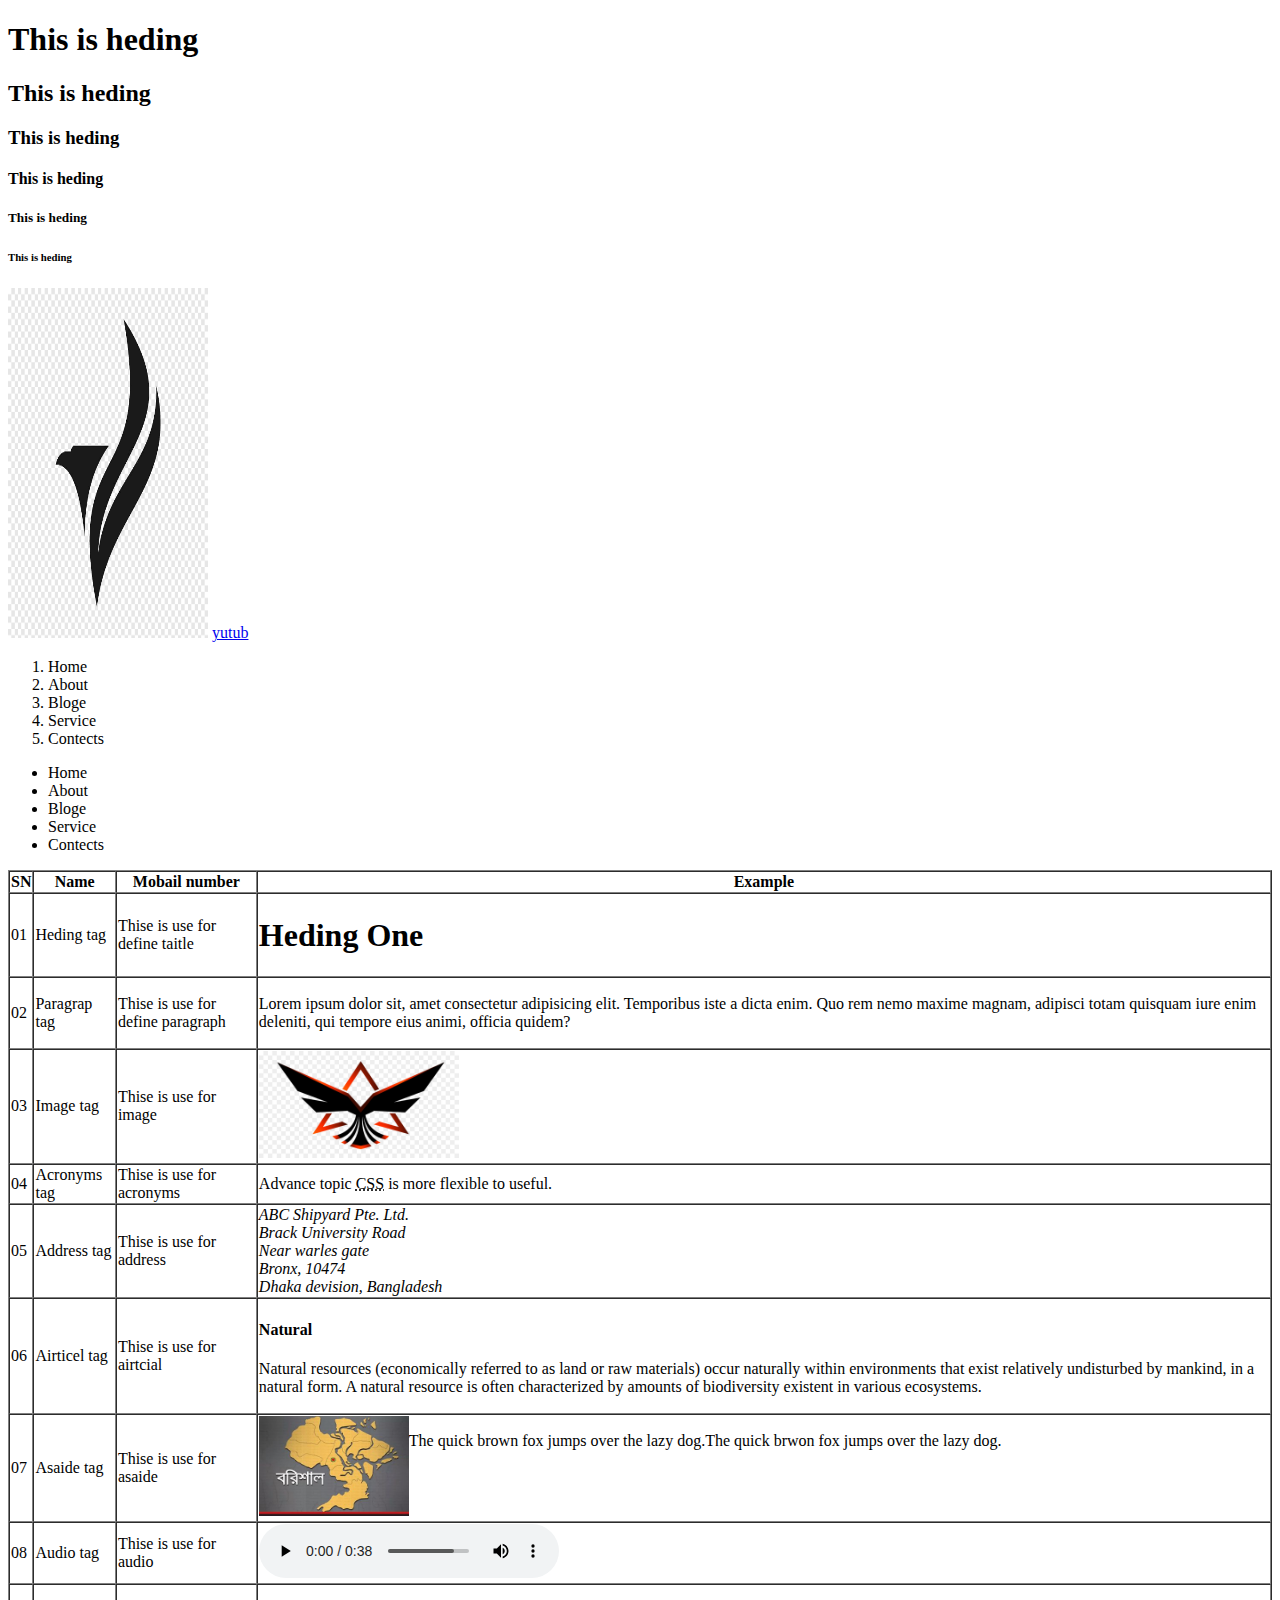
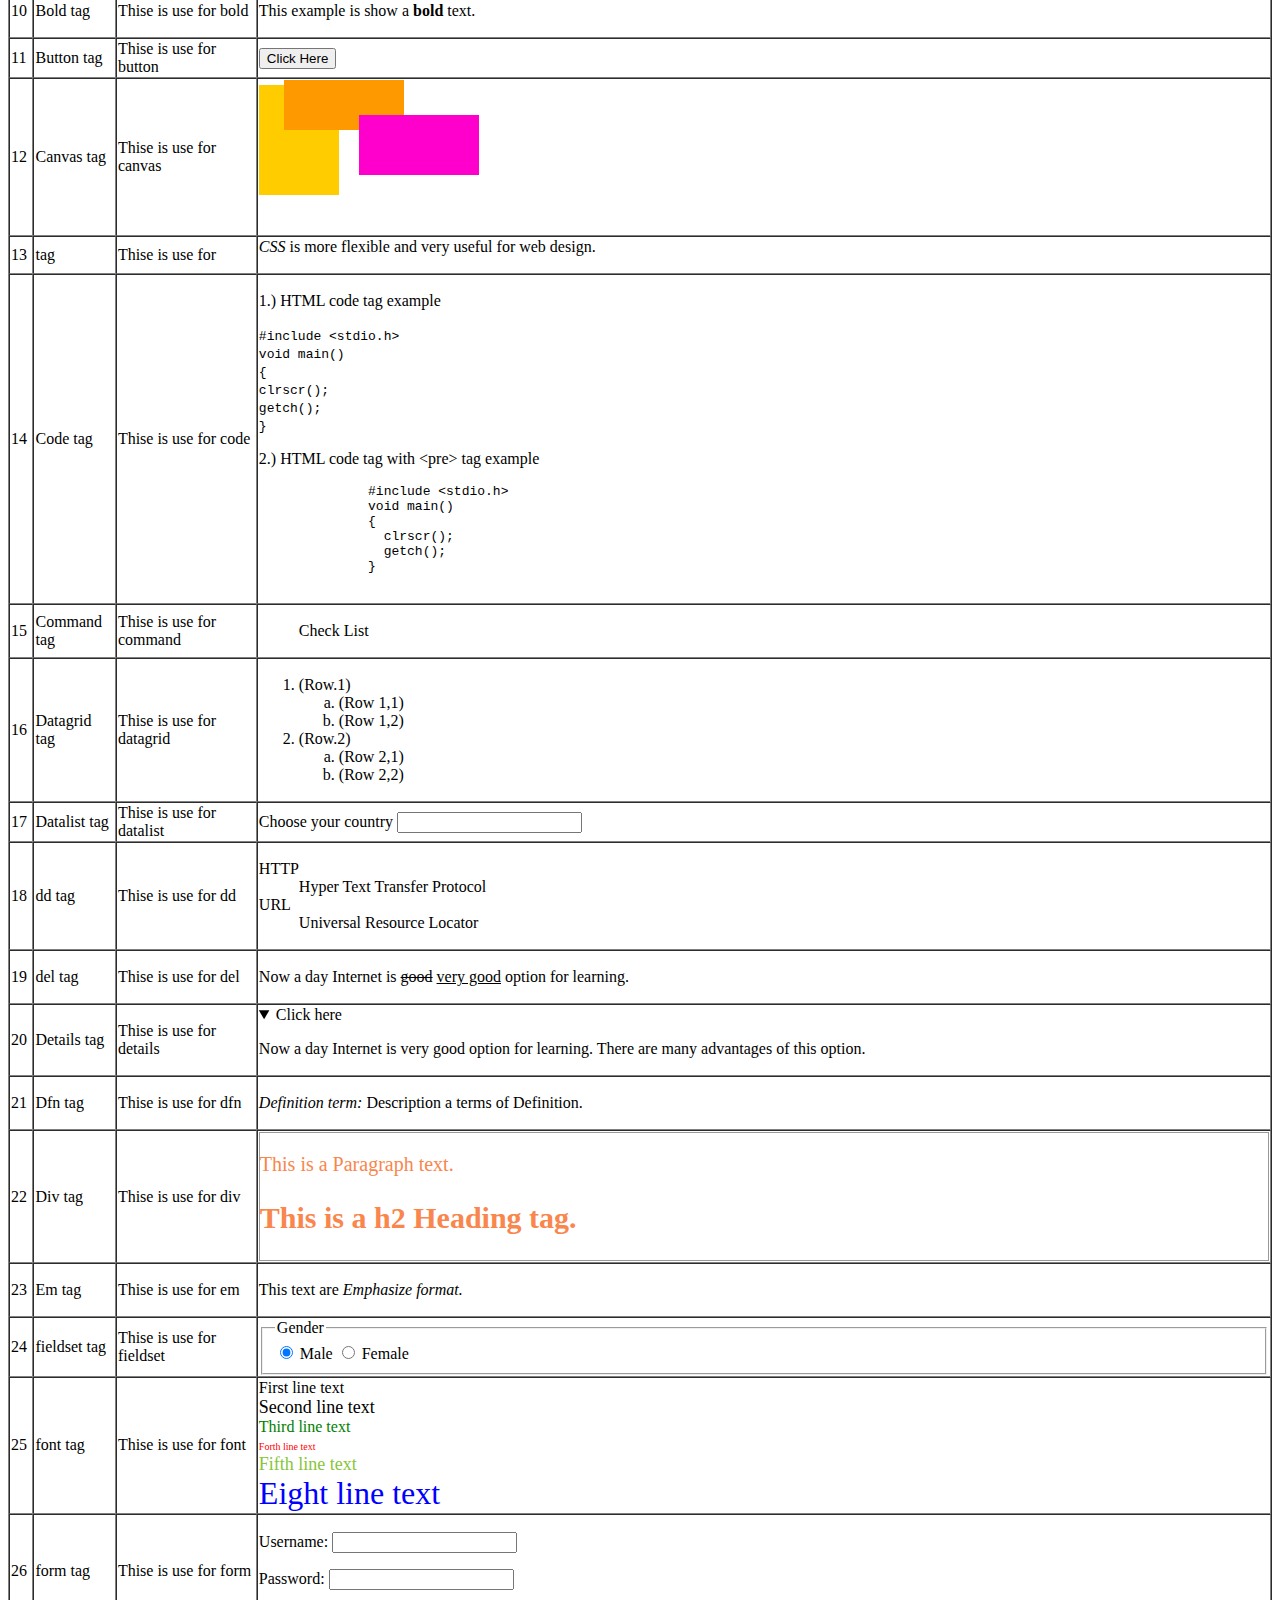
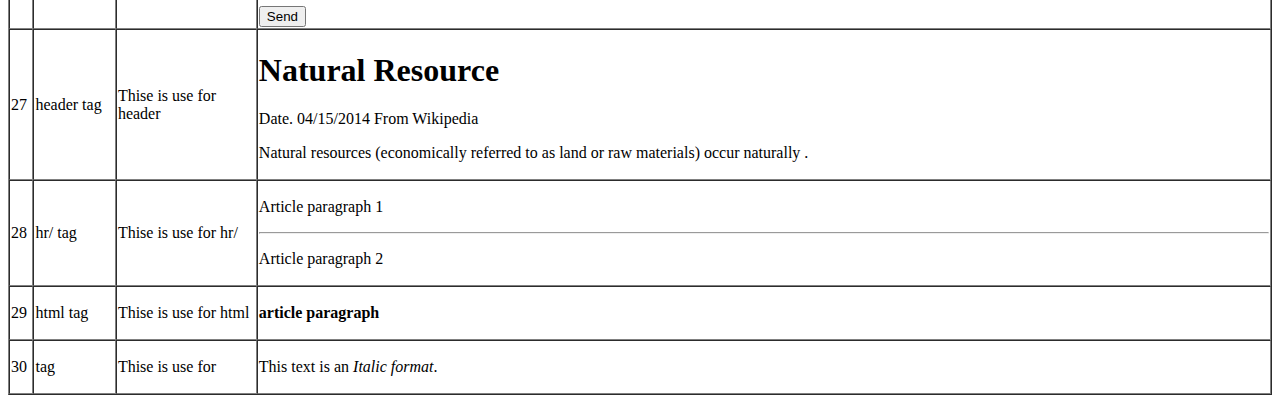
==== index.html @ 28b63f39 "Add files via upload" ====
<!DOCTYPE html>
<html>
    <head>
        <title>secend class</title>
        <link rel="icon" href="imeges/logo.jpg">
        </head>
    
     <body> 
        <h1>This is heding</h1>
        <h2>This is heding</h2>
        <h3>This is heding</h3>
        <h4>This is heding</h4>
        <h5>This is heding</h5>
        <h6>This is heding</h6>
        <!-- <p>Lorem ipsum dolor sit amet consectetur adipisicing elit. Ea rerum inventore dolorem doloribus nihil ut sequi minus fugit in tempore, dolor.</p> -->
        <img src="imeges/logo.png"width="200px"height="350px"alt="logo"> 
        <a href="https://www.youtube.com/"target="-blank">yutub</a>

<ol>
    <li>Home</li>
    <li>About</li>
    <li>Bloge</li>
    <li>Service</li>
    <li>Contects</li>
</ol>
<ul>
    <li>Home</li>
    <li>About</li>
    <li>Bloge</li>
    <li>Service</li>
    <li>Contects</li>
</ul>
<table border="1px"width="100%" cellspacing="0">
    <tr>
        <th>SN</th>
        <th>Name</th>
        <th>Mobail number</th>
        <th>Example</th>
    </tr>
    <tr>
        <td>01</td>
        <td>Heding tag</td>
        <td>Thise is use for define taitle</td>
        <td><h1>Heding One</h1></td>
    </tr>
    <tr>
        <td>02</td>
        <td>Paragrap tag</td>
        <td>Thise is use for define paragraph</td>
        <td><p>Lorem ipsum dolor sit, amet consectetur adipisicing elit. Temporibus iste a dicta enim. Quo rem nemo maxime magnam, adipisci totam quisquam iure enim deleniti, qui tempore eius animi, officia quidem?</p></td>
    </tr>
    <tr>
        <td>03</td>
        <td>Image tag</td>
        <td>Thise is use for image</td>
        <td><img src="imeges/logo.jpg" width="200px"></td>
    </tr>
    <tr>
        <td>04</td>
        <td>Acronyms tag</td>
        <td>Thise is use for acronyms</td>
        <td>Advance topic <abbr title="Cascading Style Sheet">CSS</abbr> is more flexible to useful.</td>
    </tr>
        <td>05</td>
        <td>Address tag</td>
        <td>Thise is use for address</td>
        <td><address>
            ABC Shipyard Pte. Ltd.<br />
            Brack University Road<br />
            Near warles gate<br />
            Bronx, 10474<br />
            Dhaka devision, Bangladesh
          </address></td>
          <tr>
            <td>06</td>
            <td>Airticel tag</td>
            <td>Thise is use for airtcial</td>
            <td><article>
                <h4>Natural</h4>
                <p>Natural resources (economically referred to as land or raw materials) 
                occur naturally within environments that exist relatively undisturbed by 
                mankind, in a natural form. A natural resource is often characterized by 
                amounts of biodiversity existent in various ecosystems.</p>
              </article></td>
        </tr>
            <td>07</td>
            <td>Asaide tag</td>
            <td>Thise is use for asaide</td>
            <td><aside style="float:left;">
                <img src="imeges/src.jpg" height="100" width="150" />
              </aside>
              <p>The quick brown fox jumps over the lazy dog.The quick brwon fox jumps over the lazy dog.</p></td>
        </tr>
        <tr>
            <td>08</td>
            <td>Audio tag</td>
            <td>Thise is use for audio</td>
            <td><audio controls="controls">
                Your browser does not support the &lt;audio&gt; tag. 
                <source src="imeges/adio.clip.mp4" />
              </audio></td>
        </tr>
        <tr>
            <td>10</td>
            <td>Bold tag</td>
            <td>Thise is use for bold</td>
            <td><p>This example is show a <b>bold</b> text.</p></td>
        </tr>
        <tr>
            <td>11</td>
            <td>Button tag</td>
            <td>Thise is use for button</td>
          <td><button type="button">Click Here</button></td> 
        </tr>
        <tr>
            <td>12</td>
            <td>Canvas tag</td>
            <td>Thise is use for canvas</td>
            <td><canvas id="CanvasEx"> </canvas>

                <script type="text/javascript">
                  var canvas=document.getElementById('CanvasEx');
                  var ctx=canvas.getContext('2d');
                  ctx.fillStyle='#FFcc00';
                  ctx.fillRect(0,5,80,110);
                
                  ctx.fillStyle='#FF9900';
                  ctx.fillRect(25,0,120,50);
                
                  ctx.fillStyle='#FF00cc';
                  ctx.fillRect(100,35,120,60);
                </script></td>
        </tr>
        <tr>
            <td>13</td>
            <td>tag</td>
            <td>Thise is use for</td>
            <td><cite title="Cascading Style Sheet"> CSS </cite> is more flexible and very useful for web design.
            </p></td>
        </tr>
        <tr>
            <td>14</td>
            <td>Code tag</td>
            <td>Thise is use for code</td>
            <td> <p>1.) HTML code tag example</p>
                <code>#include &lt;stdio.h&gt; <br />
                  void main() <br />
                  { <br />
                    clrscr(); <br />
                    getch(); <br />
                  } <br />
                </code>
              
                <p>2.) HTML code tag with &lt;pre&gt; tag example</p>
                <code>
              <pre>
              #include &lt;stdio.h&gt;
              void main()
              {
                clrscr();
                getch();
              }
              </pre>
                </code></td>
        </tr>
        <tr>
            <td>15</td>
            <td>Command tag</td>
            <td>Thise is use for command</td>
            <td><menu>
                <command type="checklist" label="Check List">Check List</command>
              </menu></td>
        </tr>
        <tr>
            <td>16</td>
            <td>Datagrid tag</td>
            <td>Thise is use for datagrid</td>
            <td> <datagrid>
                <ol style="list-style-type:decimal;">
                 <li> (Row.1) </li>
                   <ol style="list-style-type:lower-alpha;">
                   <li> (Row 1,1) </li>
                   <li> (Row 1,2) </li>
                   </ol>
                 <li> (Row.2)
                  <ol style="list-style-type:lower-alpha;">
                   <li> (Row 2,1) </li>
                   <li> (Row 2,2) </li>
                  </ol>
                 </li>
                </ol>
               </datagrid></td>
        </tr>
        <tr>
            <td>17</td>
            <td>Datalist tag</td>
            <td>Thise is use for datalist</td>
            <td><label>Choose your country </label>
                <input list="country"/>
                <datalist id="country">
                  <option value="India"/>
                  <option value="Singapore"/>
                  <option value="Japan"/>
                </datalist></td>
        </tr>
        <tr>
            <td>18</td>
            <td> dd tag</td>
            <td>Thise is use for dd</td>
            <td> <dl>
                <dt>HTTP</dt>
                <dd>Hyper Text Transfer Protocol</dd> 
            
                <dt>URL</dt>
                <dd>Universal Resource Locator</dd> 
              </dl></td>
        </tr>
        <tr>
            <td>19</td>
            <td>del tag</td>
            <td>Thise is use for del</td>
            <td><p>Now a day Internet is <del>good</del> <ins>very good</ins> option for learning.</p></td>
        </tr>
        <tr>
            <td>20</td>
            <td>Details tag</td>
            <td>Thise is use for details</td>
            <td><details open="open">
                <summary>Click here</summary>
                <p>Now a day Internet is very good option for learning. There are many advantages of this option.</p>
              </details></td>
        </tr>
        <tr>
            <td>21</td>
            <td> Dfn tag</td>
            <td>Thise is use for dfn</td>
            <td><p>
                <dfn>Definition term:</dfn> Description a terms of Definition.
              </p></td>
        </tr>
        <tr>
            <td>22</td>
            <td>Div tag</td>
            <td>Thise is use for div</td>
            <td><div style="font-size:20px; border: 1px solid #999999; color: #F9864D;">
                <p>This is a Paragraph text.</p>
                <h2>This is a h2 Heading tag.</h2>
              </div></td>
        </tr>
        <tr>
            <td>23</td>
            <td>Em tag</td>
            <td>Thise is use for em</td>
            <td> <p>This text are <em>Emphasize format.</em></p></td>
        </tr>
        <tr>
            <td>24</td>
            <td>fieldset tag</td>
            <td>Thise is use for fieldset</td>
            <td><fieldset>
                <legend>Gender</legend>
            
                <input type="radio" name="gender" id="male" value="male" checked="checked"/>
                <label for="male">Male</label>
            
                <input type="radio" name="gender" id="female" value="female"/>
                <label for="female">Female</label>
            
              </fieldset></td>    
        </tr>
        <tr>
            <td>25</td>
            <td>font tag</td>
            <td>Thise is use for font</td>
            <td><font face="verdana">First line text</font> <br />
                <font size="4">Second line text</font> <br />
                <font color="green">Third line text</font> <br />
              
                <font face="verdana" size="1" color="red">Forth line text</font> <br />
                <font face="Comic sans MS" size="4" color="#88c53a">Fifth line text</font> <br />
                <font face="Times New Roman" size="6" color="blue">Eight line text</font> <br /></td>
        </tr>
        <tr>
            <td>26</td>
            <td>form tag</td>
            <td>Thise is use for form</td>
            <td><form action="form_tag_get.php" method="post">
                <p>Username: <input type="text" name="username"/></p>
                <p>Password: <input type="password" name="password"/></p>
                <input type="submit" value="Send" />
              </form></td>
        </tr>
        <tr>
            <td>27</td>
            <td>header tag</td>
            <td>Thise is use for header</td>
            <td><article>
                <header>
                  <h1>Natural Resource</h1>
                  <p>Date. 04/15/2014 From Wikipedia</p>
                </header>
                <p>Natural resources (economically referred to as land or raw materials) occur naturally .</p></td>
        </tr>
        <tr>
            <td>28</td>
            <td>hr/ tag</td>
            <td>Thise is use for hr/</td>
            <td><p>Article paragraph 1</p>
                <hr />
                <p>Article paragraph 2</p></td>
        </tr>
        <tr>
            <td>29</td>
            <td>html tag</td>
            <td>Thise is use for html</td>
            <td> <p><b>article paragraph</b></p></td>
        </tr>
        <tr>
            <td>30</td>
            <td>tag</td>
            <td>Thise is use for</td>
            <td> <p>This text is an <i>Italic format</i>.</p></td>
        </tr>
    </tr>
</table>
     </body>   
 </html>
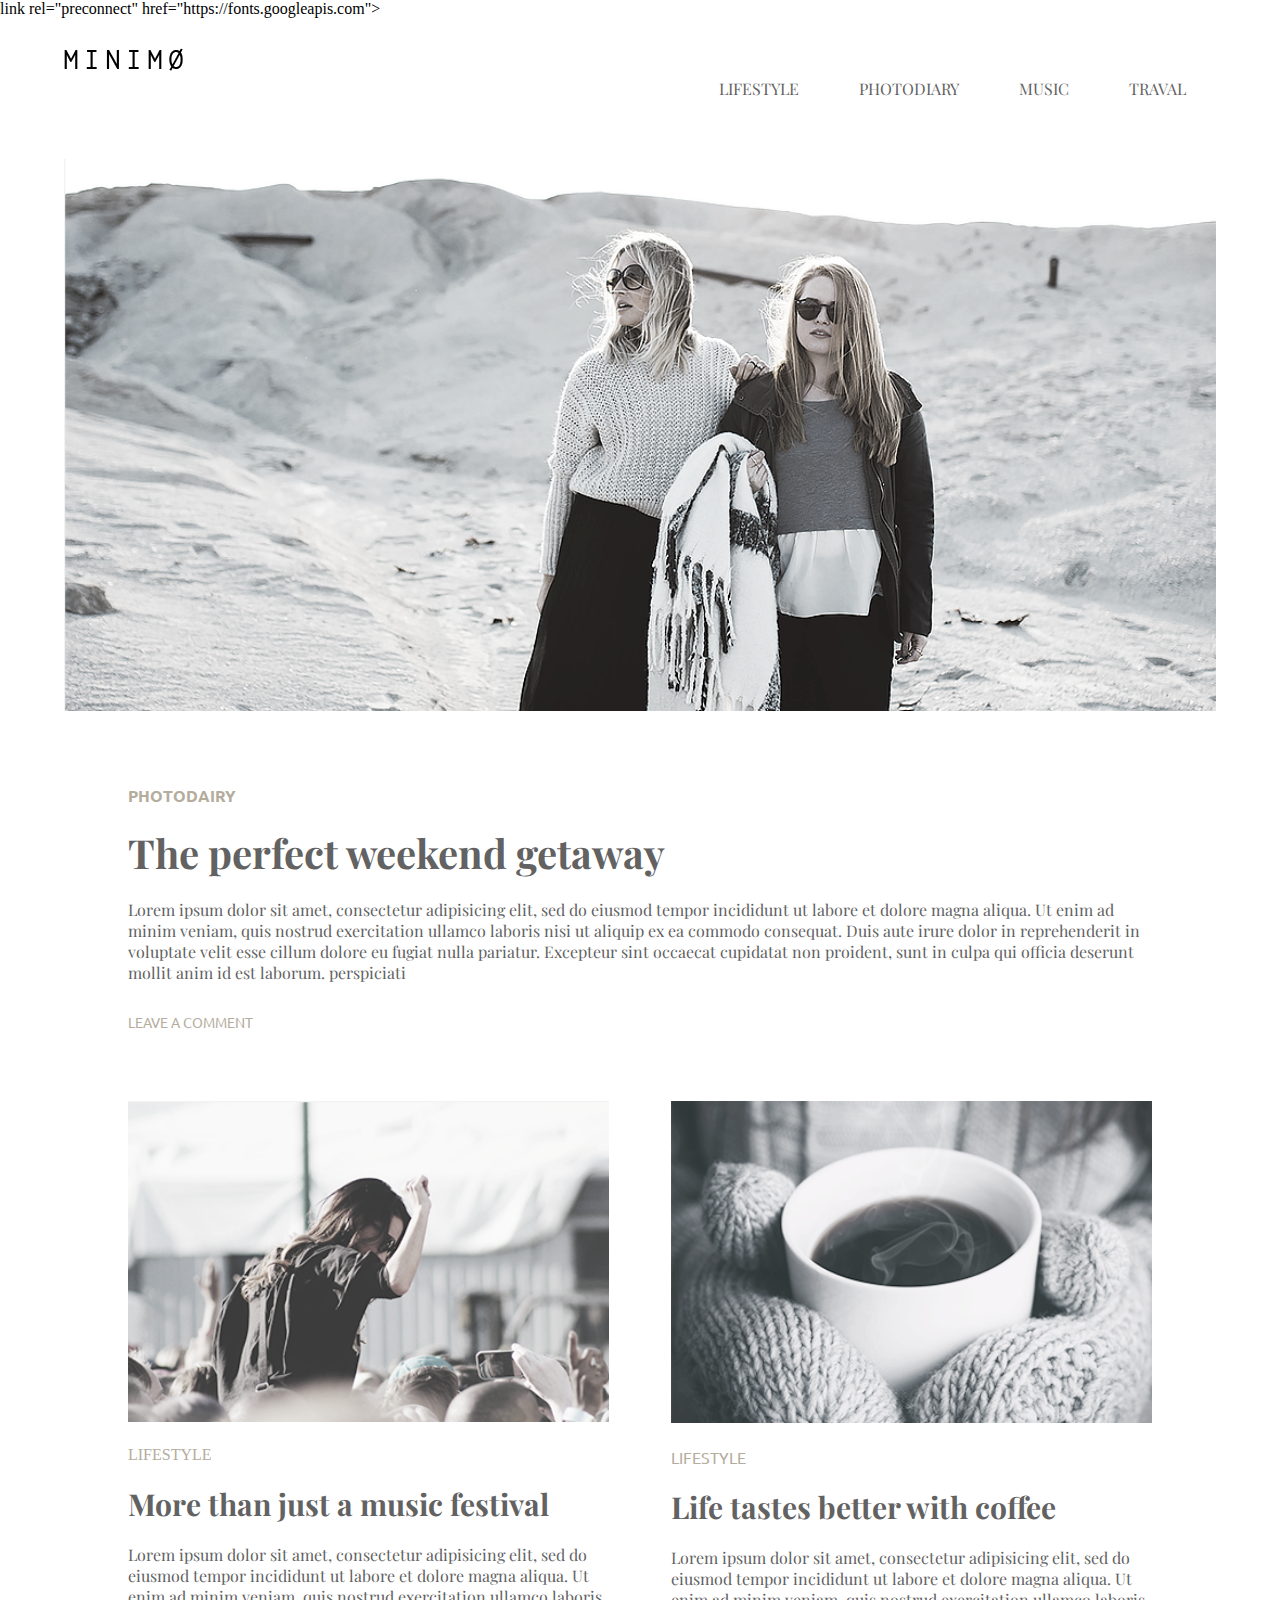
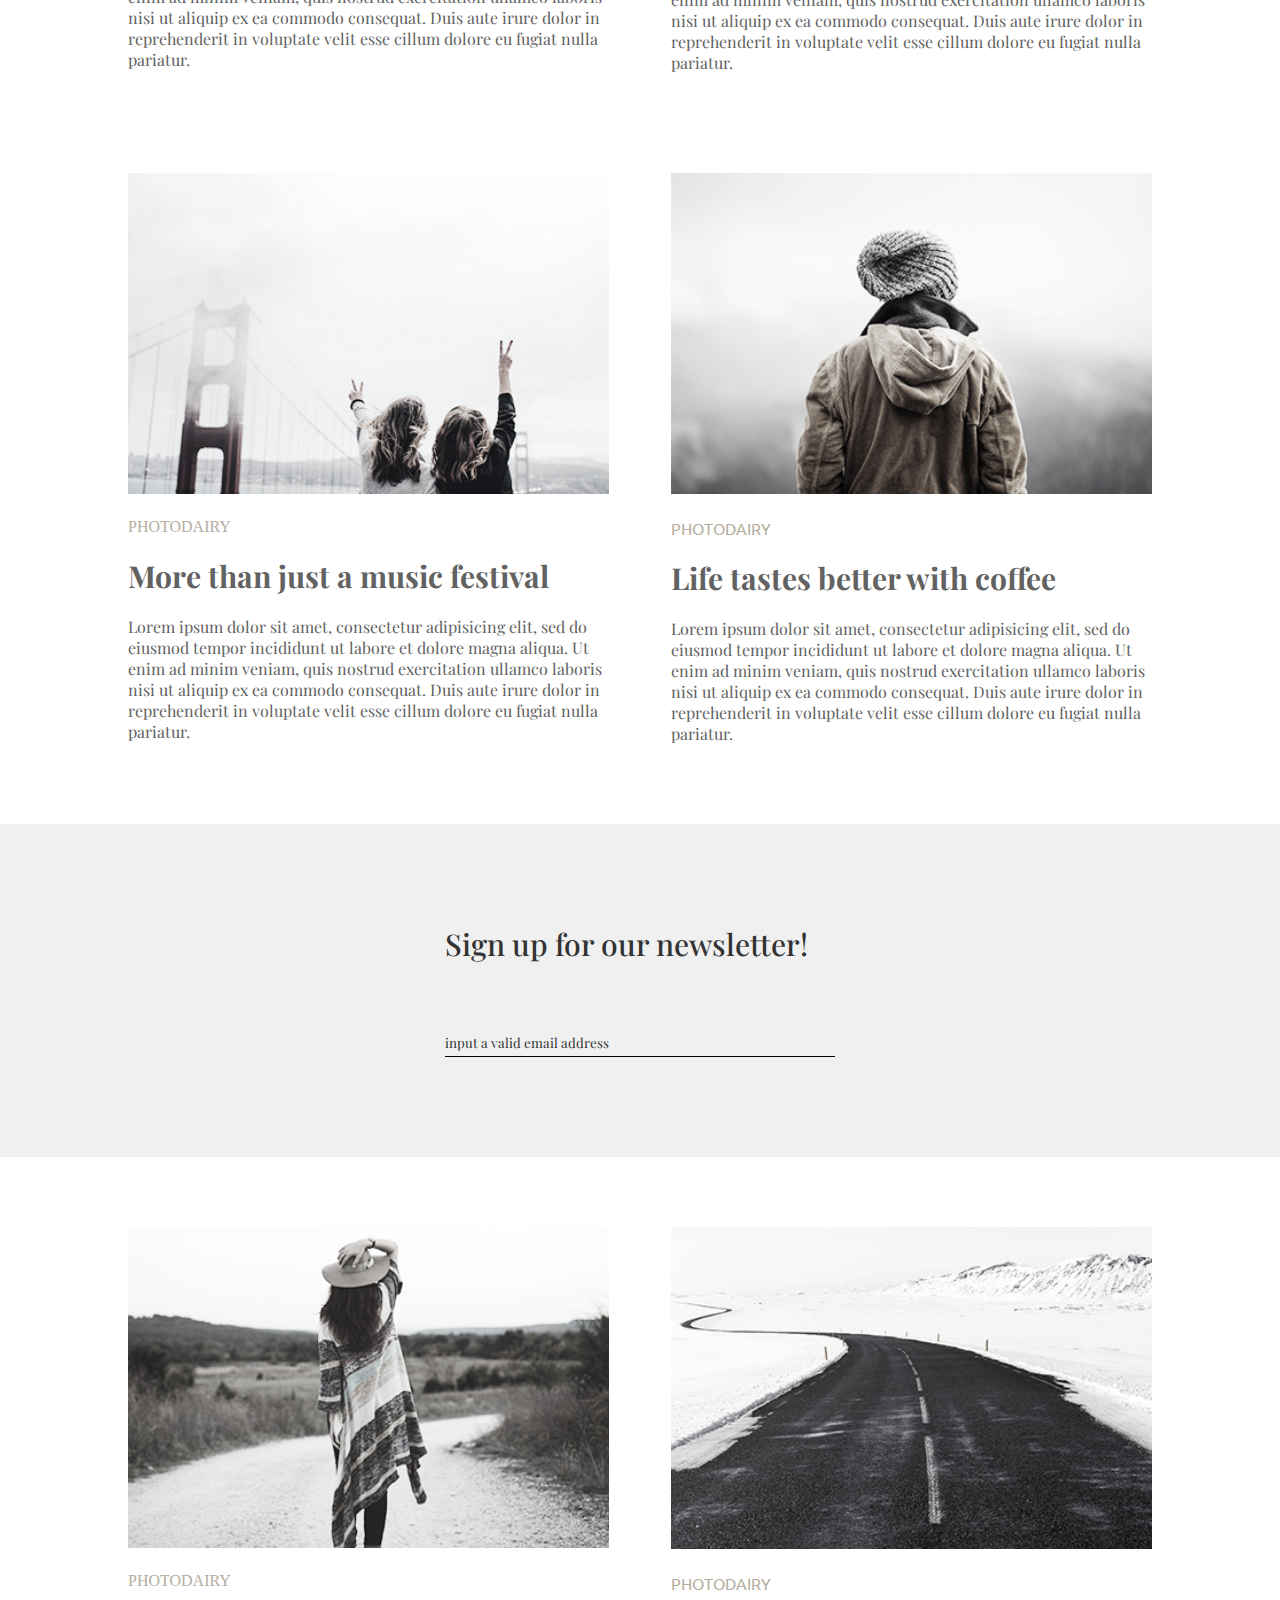
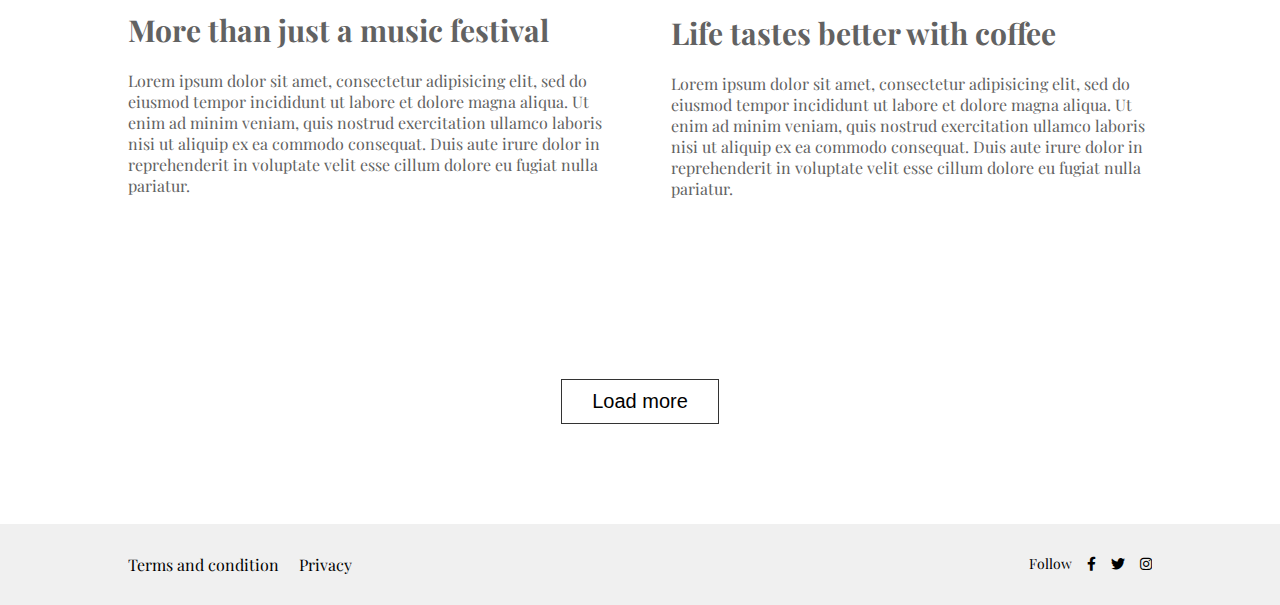
==== commit a1128b2b: "Add files via upload" ====
--- a/index.html
+++ b/index.html
@@ -1,330 +1,151 @@
 <!DOCTYPE html>
-<html>
-    <head>
-        <title>secend class</title>
-        <link rel="icon" href="imeges/logo.jpg">
-        </head>
+<html lang="en">
+<head>
+    <meta charset="UTF-8">
+    <meta http-equiv="X-UA-Compatible" content="IE=edge">
+    <meta name="viewport" content="width=device-width, initial-scale=1.0">
+    <title>margin pading</title>
+    <link rel="preconnect" href="https://fonts.googleapis.com">
+    <link rel="preconnect" href="https://fonts.gstatic.com" crossorigin>
+     <link href="https://fonts.googleapis.com/css2?family=Playfair+Display:wght@400;500;600;700;800;900&display=swap" rel="stylesheet">
+     link rel="preconnect" href="https://fonts.googleapis.com">
+     <link rel="preconnect" href="https://fonts.gstatic.com" crossorigin>
+     <link href="https://fonts.googleapis.com/css2?family=Ubuntu:wght@300;400;500;700&display=swap" rel="stylesheet">
+     <link rel="stylesheet" href="css/all.min.css">
+    <link rel="stylesheet" href="css/style.css">
+</head>
+  <body>
+
+
+    <header>
+        <div class="logo">
+            <img src="imeges/logo.png" alt="">
+        </div>
+        <nav>
+            <ul>
+                <li>
+                    <a href="">lifestyle</a>
+                </li>
+                <li>
+                    <a href="">photodiary</a>
+                </li>
+                <li>
+                    <a href="">music</a>
+                </li>
+                <li>
+                    <a href="">traval</a>
+                </li>
+            </ul>
+        </nav>
+    </header>
+    <section class="banner">
+        <img src="imeges/img01.png" alt="">
+    </section>
+    <section class="photodairy">
+        <h5>photodairy</h5>
+        <h1> The perfect weekend getaway</h1>
+        <p>Lorem ipsum dolor sit amet, consectetur adipisicing elit, sed do eiusmod tempor incididunt ut labore et dolore magna aliqua. Ut enim ad minim veniam, quis nostrud exercitation ullamco laboris nisi ut aliquip ex ea commodo consequat. Duis aute irure dolor in reprehenderit in voluptate velit esse cillum dolore eu fugiat nulla pariatur. Excepteur sint occaecat cupidatat non proident, sunt in culpa qui officia deserunt mollit anim id est laborum. perspiciati</p>
+        <h6>Leave a comment</h6>
+    </section>
+
+
+    <section class="lifestyle">
+        <div class="lifestyle_one">
+            <img src="imeges/img02.png" alt="">
+            <h5>lifestyle</h5>
+            <h1>More than just a music festival </h1>
+            <p>Lorem ipsum dolor sit amet, consectetur adipisicing elit, sed do eiusmod tempor incididunt ut labore et dolore magna aliqua. Ut enim ad minim veniam, quis nostrud exercitation ullamco laboris nisi ut aliquip ex ea commodo consequat. Duis aute irure dolor in reprehenderit in voluptate velit esse cillum dolore eu fugiat nulla pariatur.</p>
+        </div>
+
+        <div class="lifestyle_two">
+            <img src="imeges/img03.png" alt="">
+            <h5>lifestyle</h5>
+            <h1>Life tastes better with coffee </h1>
+            <p>Lorem ipsum dolor sit amet, consectetur adipisicing elit, sed do eiusmod tempor incididunt ut labore et dolore magna aliqua. Ut enim ad minim veniam, quis nostrud exercitation ullamco laboris nisi ut aliquip ex ea commodo consequat. Duis aute irure dolor in reprehenderit in voluptate velit esse cillum dolore eu fugiat nulla pariatur.</p>
+        </div>
+            
+    </section>
+
+    <section class="lifestyle">
+        <div class="lifestyle_one">
+            <img src="imeges/img04.png" alt="">
+            <h5>photodairy</h5>
+            <h1>More than just a music festival </h1>
+            <p>Lorem ipsum dolor sit amet, consectetur adipisicing elit, sed do eiusmod tempor incididunt ut labore et dolore magna aliqua. Ut enim ad minim veniam, quis nostrud exercitation ullamco laboris nisi ut aliquip ex ea commodo consequat. Duis aute irure dolor in reprehenderit in voluptate velit esse cillum dolore eu fugiat nulla pariatur.</p>
+        </div>
+
+        <div class="lifestyle_two">
+            <img src="imeges/img05.png" alt="">
+            <h5>photodairy</h5>
+            <h1>Life tastes better with coffee </h1>
+            <p>Lorem ipsum dolor sit amet, consectetur adipisicing elit, sed do eiusmod tempor incididunt ut labore et dolore magna aliqua. Ut enim ad minim veniam, quis nostrud exercitation ullamco laboris nisi ut aliquip ex ea commodo consequat. Duis aute irure dolor in reprehenderit in voluptate velit esse cillum dolore eu fugiat nulla pariatur.</p>
+        </div>
+            
+    </section>
+
+    <section class="sigup">
+        <div class="newsletter">
+            <h1>Sign up for our newsletter!</h1>
+            <input type="email" placeholder="input a valid email address">
+        </div>
+    </section>
+
     
-     <body> 
-        <h1>This is heding</h1>
-        <h2>This is heding</h2>
-        <h3>This is heding</h3>
-        <h4>This is heding</h4>
-        <h5>This is heding</h5>
-        <h6>This is heding</h6>
-        <!-- <p>Lorem ipsum dolor sit amet consectetur adipisicing elit. Ea rerum inventore dolorem doloribus nihil ut sequi minus fugit in tempore, dolor.</p> -->
-        <img src="imeges/logo.png"width="200px"height="350px"alt="logo"> 
-        <a href="https://www.youtube.com/"target="-blank">yutub</a>
+    <section class="lifestyle">
+        <div class="lifestyle_one">
+            <img src="imeges/img06.png" alt="">
+            <h5>photodairy</h5>
+            <h1>More than just a music festival </h1>
+            <p>Lorem ipsum dolor sit amet, consectetur adipisicing elit, sed do eiusmod tempor incididunt ut labore et dolore magna aliqua. Ut enim ad minim veniam, quis nostrud exercitation ullamco laboris nisi ut aliquip ex ea commodo consequat. Duis aute irure dolor in reprehenderit in voluptate velit esse cillum dolore eu fugiat nulla pariatur.</p>
+        </div>
 
-<ol>
-    <li>Home</li>
-    <li>About</li>
-    <li>Bloge</li>
-    <li>Service</li>
-    <li>Contects</li>
-</ol>
-<ul>
-    <li>Home</li>
-    <li>About</li>
-    <li>Bloge</li>
-    <li>Service</li>
-    <li>Contects</li>
-</ul>
-<table border="1px"width="100%" cellspacing="0">
-    <tr>
-        <th>SN</th>
-        <th>Name</th>
-        <th>Mobail number</th>
-        <th>Example</th>
-    </tr>
-    <tr>
-        <td>01</td>
-        <td>Heding tag</td>
-        <td>Thise is use for define taitle</td>
-        <td><h1>Heding One</h1></td>
-    </tr>
-    <tr>
-        <td>02</td>
-        <td>Paragrap tag</td>
-        <td>Thise is use for define paragraph</td>
-        <td><p>Lorem ipsum dolor sit, amet consectetur adipisicing elit. Temporibus iste a dicta enim. Quo rem nemo maxime magnam, adipisci totam quisquam iure enim deleniti, qui tempore eius animi, officia quidem?</p></td>
-    </tr>
-    <tr>
-        <td>03</td>
-        <td>Image tag</td>
-        <td>Thise is use for image</td>
-        <td><img src="imeges/logo.jpg" width="200px"></td>
-    </tr>
-    <tr>
-        <td>04</td>
-        <td>Acronyms tag</td>
-        <td>Thise is use for acronyms</td>
-        <td>Advance topic <abbr title="Cascading Style Sheet">CSS</abbr> is more flexible to useful.</td>
-    </tr>
-        <td>05</td>
-        <td>Address tag</td>
-        <td>Thise is use for address</td>
-        <td><address>
-            ABC Shipyard Pte. Ltd.<br />
-            Brack University Road<br />
-            Near warles gate<br />
-            Bronx, 10474<br />
-            Dhaka devision, Bangladesh
-          </address></td>
-          <tr>
-            <td>06</td>
-            <td>Airticel tag</td>
-            <td>Thise is use for airtcial</td>
-            <td><article>
-                <h4>Natural</h4>
-                <p>Natural resources (economically referred to as land or raw materials) 
-                occur naturally within environments that exist relatively undisturbed by 
-                mankind, in a natural form. A natural resource is often characterized by 
-                amounts of biodiversity existent in various ecosystems.</p>
-              </article></td>
-        </tr>
-            <td>07</td>
-            <td>Asaide tag</td>
-            <td>Thise is use for asaide</td>
-            <td><aside style="float:left;">
-                <img src="imeges/src.jpg" height="100" width="150" />
-              </aside>
-              <p>The quick brown fox jumps over the lazy dog.The quick brwon fox jumps over the lazy dog.</p></td>
-        </tr>
-        <tr>
-            <td>08</td>
-            <td>Audio tag</td>
-            <td>Thise is use for audio</td>
-            <td><audio controls="controls">
-                Your browser does not support the &lt;audio&gt; tag. 
-                <source src="imeges/adio.clip.mp4" />
-              </audio></td>
-        </tr>
-        <tr>
-            <td>10</td>
-            <td>Bold tag</td>
-            <td>Thise is use for bold</td>
-            <td><p>This example is show a <b>bold</b> text.</p></td>
-        </tr>
-        <tr>
-            <td>11</td>
-            <td>Button tag</td>
-            <td>Thise is use for button</td>
-          <td><button type="button">Click Here</button></td> 
-        </tr>
-        <tr>
-            <td>12</td>
-            <td>Canvas tag</td>
-            <td>Thise is use for canvas</td>
-            <td><canvas id="CanvasEx"> </canvas>
+        <div class="lifestyle_two">
+            <img src="imeges/img07.png" alt="">
+            <h5>photodairy</h5>
+            <h1>Life tastes better with coffee </h1>
+            <p>Lorem ipsum dolor sit amet, consectetur adipisicing elit, sed do eiusmod tempor incididunt ut labore et dolore magna aliqua. Ut enim ad minim veniam, quis nostrud exercitation ullamco laboris nisi ut aliquip ex ea commodo consequat. Duis aute irure dolor in reprehenderit in voluptate velit esse cillum dolore eu fugiat nulla pariatur.</p>
+        </div>
+            
+    </section>
 
-                <script type="text/javascript">
-                  var canvas=document.getElementById('CanvasEx');
-                  var ctx=canvas.getContext('2d');
-                  ctx.fillStyle='#FFcc00';
-                  ctx.fillRect(0,5,80,110);
-                
-                  ctx.fillStyle='#FF9900';
-                  ctx.fillRect(25,0,120,50);
-                
-                  ctx.fillStyle='#FF00cc';
-                  ctx.fillRect(100,35,120,60);
-                </script></td>
-        </tr>
-        <tr>
-            <td>13</td>
-            <td>tag</td>
-            <td>Thise is use for</td>
-            <td><cite title="Cascading Style Sheet"> CSS </cite> is more flexible and very useful for web design.
-            </p></td>
-        </tr>
-        <tr>
-            <td>14</td>
-            <td>Code tag</td>
-            <td>Thise is use for code</td>
-            <td> <p>1.) HTML code tag example</p>
-                <code>#include &lt;stdio.h&gt; <br />
-                  void main() <br />
-                  { <br />
-                    clrscr(); <br />
-                    getch(); <br />
-                  } <br />
-                </code>
-              
-                <p>2.) HTML code tag with &lt;pre&gt; tag example</p>
-                <code>
-              <pre>
-              #include &lt;stdio.h&gt;
-              void main()
-              {
-                clrscr();
-                getch();
-              }
-              </pre>
-                </code></td>
-        </tr>
-        <tr>
-            <td>15</td>
-            <td>Command tag</td>
-            <td>Thise is use for command</td>
-            <td><menu>
-                <command type="checklist" label="Check List">Check List</command>
-              </menu></td>
-        </tr>
-        <tr>
-            <td>16</td>
-            <td>Datagrid tag</td>
-            <td>Thise is use for datagrid</td>
-            <td> <datagrid>
-                <ol style="list-style-type:decimal;">
-                 <li> (Row.1) </li>
-                   <ol style="list-style-type:lower-alpha;">
-                   <li> (Row 1,1) </li>
-                   <li> (Row 1,2) </li>
-                   </ol>
-                 <li> (Row.2)
-                  <ol style="list-style-type:lower-alpha;">
-                   <li> (Row 2,1) </li>
-                   <li> (Row 2,2) </li>
-                  </ol>
-                 </li>
-                </ol>
-               </datagrid></td>
-        </tr>
-        <tr>
-            <td>17</td>
-            <td>Datalist tag</td>
-            <td>Thise is use for datalist</td>
-            <td><label>Choose your country </label>
-                <input list="country"/>
-                <datalist id="country">
-                  <option value="India"/>
-                  <option value="Singapore"/>
-                  <option value="Japan"/>
-                </datalist></td>
-        </tr>
-        <tr>
-            <td>18</td>
-            <td> dd tag</td>
-            <td>Thise is use for dd</td>
-            <td> <dl>
-                <dt>HTTP</dt>
-                <dd>Hyper Text Transfer Protocol</dd> 
-            
-                <dt>URL</dt>
-                <dd>Universal Resource Locator</dd> 
-              </dl></td>
-        </tr>
-        <tr>
-            <td>19</td>
-            <td>del tag</td>
-            <td>Thise is use for del</td>
-            <td><p>Now a day Internet is <del>good</del> <ins>very good</ins> option for learning.</p></td>
-        </tr>
-        <tr>
-            <td>20</td>
-            <td>Details tag</td>
-            <td>Thise is use for details</td>
-            <td><details open="open">
-                <summary>Click here</summary>
-                <p>Now a day Internet is very good option for learning. There are many advantages of this option.</p>
-              </details></td>
-        </tr>
-        <tr>
-            <td>21</td>
-            <td> Dfn tag</td>
-            <td>Thise is use for dfn</td>
-            <td><p>
-                <dfn>Definition term:</dfn> Description a terms of Definition.
-              </p></td>
-        </tr>
-        <tr>
-            <td>22</td>
-            <td>Div tag</td>
-            <td>Thise is use for div</td>
-            <td><div style="font-size:20px; border: 1px solid #999999; color: #F9864D;">
-                <p>This is a Paragraph text.</p>
-                <h2>This is a h2 Heading tag.</h2>
-              </div></td>
-        </tr>
-        <tr>
-            <td>23</td>
-            <td>Em tag</td>
-            <td>Thise is use for em</td>
-            <td> <p>This text are <em>Emphasize format.</em></p></td>
-        </tr>
-        <tr>
-            <td>24</td>
-            <td>fieldset tag</td>
-            <td>Thise is use for fieldset</td>
-            <td><fieldset>
-                <legend>Gender</legend>
-            
-                <input type="radio" name="gender" id="male" value="male" checked="checked"/>
-                <label for="male">Male</label>
-            
-                <input type="radio" name="gender" id="female" value="female"/>
-                <label for="female">Female</label>
-            
-              </fieldset></td>    
-        </tr>
-        <tr>
-            <td>25</td>
-            <td>font tag</td>
-            <td>Thise is use for font</td>
-            <td><font face="verdana">First line text</font> <br />
-                <font size="4">Second line text</font> <br />
-                <font color="green">Third line text</font> <br />
-              
-                <font face="verdana" size="1" color="red">Forth line text</font> <br />
-                <font face="Comic sans MS" size="4" color="#88c53a">Fifth line text</font> <br />
-                <font face="Times New Roman" size="6" color="blue">Eight line text</font> <br /></td>
-        </tr>
-        <tr>
-            <td>26</td>
-            <td>form tag</td>
-            <td>Thise is use for form</td>
-            <td><form action="form_tag_get.php" method="post">
-                <p>Username: <input type="text" name="username"/></p>
-                <p>Password: <input type="password" name="password"/></p>
-                <input type="submit" value="Send" />
-              </form></td>
-        </tr>
-        <tr>
-            <td>27</td>
-            <td>header tag</td>
-            <td>Thise is use for header</td>
-            <td><article>
-                <header>
-                  <h1>Natural Resource</h1>
-                  <p>Date. 04/15/2014 From Wikipedia</p>
-                </header>
-                <p>Natural resources (economically referred to as land or raw materials) occur naturally .</p></td>
-        </tr>
-        <tr>
-            <td>28</td>
-            <td>hr/ tag</td>
-            <td>Thise is use for hr/</td>
-            <td><p>Article paragraph 1</p>
-                <hr />
-                <p>Article paragraph 2</p></td>
-        </tr>
-        <tr>
-            <td>29</td>
-            <td>html tag</td>
-            <td>Thise is use for html</td>
-            <td> <p><b>article paragraph</b></p></td>
-        </tr>
-        <tr>
-            <td>30</td>
-            <td>tag</td>
-            <td>Thise is use for</td>
-            <td> <p>This text is an <i>Italic format</i>.</p></td>
-        </tr>
-    </tr>
-</table>
-     </body>   
- </html>
+    <section class="btn">
+        <button>Load more</button>
+    </section>
 
- 
+    <footer>
+        <div class="footer_center">
+        <div class="terms">
+            <ul>
+                <li>
+                    <a href="">Terms and condition</a>
+                </li>
+                <li>
+                    <a href="">Privacy</a>
+                </li>
+            </ul>
 
+        </div>
+        <div class="social_icon">
+            <ul>
+                <li>
+                    <a href=""> Follow</a>
+                </li>
+                <li>
+                    <a href=""> <i class="fa-brands fa-facebook-f"></i></a>
+                </li>
+                <li>
+                    <a href=""> <i class="fa-brands fa-twitter"></i></a>
+                </li>
+                <li>
+                    <a href=""> <i class="fa-brands fa-instagram"></i></a>
+                </li>
+            </ul>
+
+        </div>
+        </div>
+    </footer>
+
+      
+
+  </body>
+</html>--- a/css/all.min.css
+++ b/css/all.min.css
@@ -0,0 +1,6 @@
+/*!
+ * Font Awesome Free 6.1.1 by @fontawesome - https://fontawesome.com
+ * License - https://fontawesome.com/license/free (Icons: CC BY 4.0, Fonts: SIL OFL 1.1, Code: MIT License)
+ * Copyright 2022 Fonticons, Inc.
+ */
+.fa{font-family:var(--fa-style-family,"Font Awesome 6 Free");font-weight:var(--fa-style,900)}.fa,.fa-brands,.fa-duotone,.fa-light,.fa-regular,.fa-solid,.fa-thin,.fab,.fad,.fal,.far,.fas,.fat{-moz-osx-font-smoothing:grayscale;-webkit-font-smoothing:antialiased;display:var(--fa-display,inline-block);font-style:normal;font-variant:normal;line-height:1;text-rendering:auto}.fa-1x{font-size:1em}.fa-2x{font-size:2em}.fa-3x{font-size:3em}.fa-4x{font-size:4em}.fa-5x{font-size:5em}.fa-6x{font-size:6em}.fa-7x{font-size:7em}.fa-8x{font-size:8em}.fa-9x{font-size:9em}.fa-10x{font-size:10em}.fa-2xs{font-size:.625em;line-height:.1em;vertical-align:.225em}.fa-xs{font-size:.75em;line-height:.08333em;vertical-align:.125em}.fa-sm{font-size:.875em;line-height:.07143em;vertical-align:.05357em}.fa-lg{font-size:1.25em;line-height:.05em;vertical-align:-.075em}.fa-xl{font-size:1.5em;line-height:.04167em;vertical-align:-.125em}.fa-2xl{font-size:2em;line-height:.03125em;vertical-align:-.1875em}.fa-fw{text-align:center;width:1.25em}.fa-ul{list-style-type:none;margin-left:var(--fa-li-margin,2.5em);padding-left:0}.fa-ul>li{position:relative}.fa-li{left:calc(var(--fa-li-width, 2em)*-1);position:absolute;text-align:center;width:var(--fa-li-width,2em);line-height:inherit}.fa-border{border-radius:var(--fa-border-radius,.1em);border:var(--fa-border-width,.08em) var(--fa-border-style,solid) var(--fa-border-color,#eee);padding:var(--fa-border-padding,.2em .25em .15em)}.fa-pull-left{float:left;margin-right:var(--fa-pull-margin,.3em)}.fa-pull-right{float:right;margin-left:var(--fa-pull-margin,.3em)}.fa-beat{-webkit-animation-name:fa-beat;animation-name:fa-beat;-webkit-animation-delay:var(--fa-animation-delay,0);animation-delay:var(--fa-animation-delay,0);-webkit-animation-direction:var(--fa-animation-direction,normal);animation-direction:var(--fa-animation-direction,normal);-webkit-animation-duration:var(--fa-animation-duration,1s);animation-duration:var(--fa-animation-duration,1s);-webkit-animation-iteration-count:var(--fa-animation-iteration-count,infinite);animation-iteration-count:var(--fa-animation-iteration-count,infinite);-webkit-animation-timing-function:var(--fa-animation-timing,ease-in-out);animation-timing-function:var(--fa-animation-timing,ease-in-out)}.fa-bounce{-webkit-animation-name:fa-bounce;animation-name:fa-bounce;-webkit-animation-delay:var(--fa-animation-delay,0);animation-delay:var(--fa-animation-delay,0);-webkit-animation-direction:var(--fa-animation-direction,normal);animation-direction:var(--fa-animation-direction,normal);-webkit-animation-duration:var(--fa-animation-duration,1s);animation-duration:var(--fa-animation-duration,1s);-webkit-animation-iteration-count:var(--fa-animation-iteration-count,infinite);animation-iteration-count:var(--fa-animation-iteration-count,infinite);-webkit-animation-timing-function:var(--fa-animation-timing,cubic-bezier(.28,.84,.42,1));animation-timing-function:var(--fa-animation-timing,cubic-bezier(.28,.84,.42,1))}.fa-fade{-webkit-animation-name:fa-fade;animation-name:fa-fade;-webkit-animation-iteration-count:var(--fa-animation-iteration-count,infinite);animation-iteration-count:var(--fa-animation-iteration-count,infinite);-webkit-animation-timing-function:var(--fa-animation-timing,cubic-bezier(.4,0,.6,1));animation-timing-function:var(--fa-animation-timing,cubic-bezier(.4,0,.6,1))}.fa-beat-fade,.fa-fade{-webkit-animation-delay:var(--fa-animation-delay,0);animation-delay:var(--fa-animation-delay,0);-webkit-animation-direction:var(--fa-animation-direction,normal);animation-direction:var(--fa-animation-direction,normal);-webkit-animation-duration:var(--fa-animation-duration,1s);animation-duration:var(--fa-animation-duration,1s)}.fa-beat-fade{-webkit-animation-name:fa-beat-fade;animation-name:fa-beat-fade;-webkit-animation-iteration-count:var(--fa-animation-iteration-count,infinite);animation-iteration-count:var(--fa-animation-iteration-count,infinite);-webkit-animation-timing-function:var(--fa-animation-timing,cubic-bezier(.4,0,.6,1));animation-timing-function:var(--fa-animation-timing,cubic-bezier(.4,0,.6,1))}.fa-flip{-webkit-animation-name:fa-flip;animation-name:fa-flip;-webkit-animation-delay:var(--fa-animation-delay,0);animation-delay:var(--fa-animation-delay,0);-webkit-animation-direction:var(--fa-animation-direction,normal);animation-direction:var(--fa-animation-direction,normal);-webkit-animation-duration:var(--fa-animation-duration,1s);animation-duration:var(--fa-animation-duration,1s);-webkit-animation-iteration-count:var(--fa-animation-iteration-count,infinite);animation-iteration-count:var(--fa-animation-iteration-count,infinite);-webkit-animation-timing-function:var(--fa-animation-timing,ease-in-out);animation-timing-function:var(--fa-animation-timing,ease-in-out)}.fa-shake{-webkit-animation-name:fa-shake;animation-name:fa-shake;-webkit-animation-duration:var(--fa-animation-duration,1s);animation-duration:var(--fa-animation-duration,1s);-webkit-animation-iteration-count:var(--fa-animation-iteration-count,infinite);animation-iteration-count:var(--fa-animation-iteration-count,infinite);-webkit-animation-timing-function:var(--fa-animation-timing,linear);animation-timing-function:var(--fa-animation-timing,linear)}.fa-shake,.fa-spin{-webkit-animation-delay:var(--fa-animation-delay,0);animation-delay:var(--fa-animation-delay,0);-webkit-animation-direction:var(--fa-animation-direction,normal);animation-direction:var(--fa-animation-direction,normal)}.fa-spin{-webkit-animation-name:fa-spin;animation-name:fa-spin;-webkit-animation-duration:var(--fa-animation-duration,2s);animation-duration:var(--fa-animation-duration,2s);-webkit-animation-iteration-count:var(--fa-animation-iteration-count,infinite);animation-iteration-count:var(--fa-animation-iteration-count,infinite);-webkit-animation-timing-function:var(--fa-animation-timing,linear);animation-timing-function:var(--fa-animation-timing,linear)}.fa-spin-reverse{--fa-animation-direction:reverse}.fa-pulse,.fa-spin-pulse{-webkit-animation-name:fa-spin;animation-name:fa-spin;-webkit-animation-direction:var(--fa-animation-direction,normal);animation-direction:var(--fa-animation-direction,normal);-webkit-animation-duration:var(--fa-animation-duration,1s);animation-duration:var(--fa-animation-duration,1s);-webkit-animation-iteration-count:var(--fa-animation-iteration-count,infinite);animation-iteration-count:var(--fa-animation-iteration-count,infinite);-webkit-animation-timing-function:var(--fa-animation-timing,steps(8));animation-timing-function:var(--fa-animation-timing,steps(8))}@media (prefers-reduced-motion:reduce){.fa-beat,.fa-beat-fade,.fa-bounce,.fa-fade,.fa-flip,.fa-pulse,.fa-shake,.fa-spin,.fa-spin-pulse{-webkit-animation-delay:-1ms;animation-delay:-1ms;-webkit-animation-duration:1ms;animation-duration:1ms;-webkit-animation-iteration-count:1;animation-iteration-count:1;transition-delay:0s;transition-duration:0s}}@-webkit-keyframes fa-beat{0%,90%{-webkit-transform:scale(1);transform:scale(1)}45%{-webkit-transform:scale(var(--fa-beat-scale,1.25));transform:scale(var(--fa-beat-scale,1.25))}}@keyframes fa-beat{0%,90%{-webkit-transform:scale(1);transform:scale(1)}45%{-webkit-transform:scale(var(--fa-beat-scale,1.25));transform:scale(var(--fa-beat-scale,1.25))}}@-webkit-keyframes fa-bounce{0%{-webkit-transform:scale(1) translateY(0);transform:scale(1) translateY(0)}10%{-webkit-transform:scale(var(--fa-bounce-start-scale-x,1.1),var(--fa-bounce-start-scale-y,.9)) translateY(0);transform:scale(var(--fa-bounce-start-scale-x,1.1),var(--fa-bounce-start-scale-y,.9)) translateY(0)}30%{-webkit-transform:scale(var(--fa-bounce-jump-scale-x,.9),var(--fa-bounce-jump-scale-y,1.1)) translateY(var(--fa-bounce-height,-.5em));transform:scale(var(--fa-bounce-jump-scale-x,.9),var(--fa-bounce-jump-scale-y,1.1)) translateY(var(--fa-bounce-height,-.5em))}50%{-webkit-transform:scale(var(--fa-bounce-land-scale-x,1.05),var(--fa-bounce-land-scale-y,.95)) translateY(0);transform:scale(var(--fa-bounce-land-scale-x,1.05),var(--fa-bounce-land-scale-y,.95)) translateY(0)}57%{-webkit-transform:scale(1) translateY(var(--fa-bounce-rebound,-.125em));transform:scale(1) translateY(var(--fa-bounce-rebound,-.125em))}64%{-webkit-transform:scale(1) translateY(0);transform:scale(1) translateY(0)}to{-webkit-transform:scale(1) translateY(0);transform:scale(1) translateY(0)}}@keyframes fa-bounce{0%{-webkit-transform:scale(1) translateY(0);transform:scale(1) translateY(0)}10%{-webkit-transform:scale(var(--fa-bounce-start-scale-x,1.1),var(--fa-bounce-start-scale-y,.9)) translateY(0);transform:scale(var(--fa-bounce-start-scale-x,1.1),var(--fa-bounce-start-scale-y,.9)) translateY(0)}30%{-webkit-transform:scale(var(--fa-bounce-jump-scale-x,.9),var(--fa-bounce-jump-scale-y,1.1)) translateY(var(--fa-bounce-height,-.5em));transform:scale(var(--fa-bounce-jump-scale-x,.9),var(--fa-bounce-jump-scale-y,1.1)) translateY(var(--fa-bounce-height,-.5em))}50%{-webkit-transform:scale(var(--fa-bounce-land-scale-x,1.05),var(--fa-bounce-land-scale-y,.95)) translateY(0);transform:scale(var(--fa-bounce-land-scale-x,1.05),var(--fa-bounce-land-scale-y,.95)) translateY(0)}57%{-webkit-transform:scale(1) translateY(var(--fa-bounce-rebound,-.125em));transform:scale(1) translateY(var(--fa-bounce-rebound,-.125em))}64%{-webkit-transform:scale(1) translateY(0);transform:scale(1) translateY(0)}to{-webkit-transform:scale(1) translateY(0);transform:scale(1) translateY(0)}}@-webkit-keyframes fa-fade{50%{opacity:var(--fa-fade-opacity,.4)}}@keyframes fa-fade{50%{opacity:var(--fa-fade-opacity,.4)}}@-webkit-keyframes fa-beat-fade{0%,to{opacity:var(--fa-beat-fade-opacity,.4);-webkit-transform:scale(1);transform:scale(1)}50%{opacity:1;-webkit-transform:scale(var(--fa-beat-fade-scale,1.125));transform:scale(var(--fa-beat-fade-scale,1.125))}}@keyframes fa-beat-fade{0%,to{opacity:var(--fa-beat-fade-opacity,.4);-webkit-transform:scale(1);transform:scale(1)}50%{opacity:1;-webkit-transform:scale(var(--fa-beat-fade-scale,1.125));transform:scale(var(--fa-beat-fade-scale,1.125))}}@-webkit-keyframes fa-flip{50%{-webkit-transform:rotate3d(var(--fa-flip-x,0),var(--fa-flip-y,1),var(--fa-flip-z,0),var(--fa-flip-angle,-180deg));transform:rotate3d(var(--fa-flip-x,0),var(--fa-flip-y,1),var(--fa-flip-z,0),var(--fa-flip-angle,-180deg))}}@keyframes fa-flip{50%{-webkit-transform:rotate3d(var(--fa-flip-x,0),var(--fa-flip-y,1),var(--fa-flip-z,0),var(--fa-flip-angle,-180deg));transform:rotate3d(var(--fa-flip-x,0),var(--fa-flip-y,1),var(--fa-flip-z,0),var(--fa-flip-angle,-180deg))}}@-webkit-keyframes fa-shake{0%{-webkit-transform:rotate(-15deg);transform:rotate(-15deg)}4%{-webkit-transform:rotate(15deg);transform:rotate(15deg)}8%,24%{-webkit-transform:rotate(-18deg);transform:rotate(-18deg)}12%,28%{-webkit-transform:rotate(18deg);transform:rotate(18deg)}16%{-webkit-transform:rotate(-22deg);transform:rotate(-22deg)}20%{-webkit-transform:rotate(22deg);transform:rotate(22deg)}32%{-webkit-transform:rotate(-12deg);transform:rotate(-12deg)}36%{-webkit-transform:rotate(12deg);transform:rotate(12deg)}40%,to{-webkit-transform:rotate(0deg);transform:rotate(0deg)}}@keyframes fa-shake{0%{-webkit-transform:rotate(-15deg);transform:rotate(-15deg)}4%{-webkit-transform:rotate(15deg);transform:rotate(15deg)}8%,24%{-webkit-transform:rotate(-18deg);transform:rotate(-18deg)}12%,28%{-webkit-transform:rotate(18deg);transform:rotate(18deg)}16%{-webkit-transform:rotate(-22deg);transform:rotate(-22deg)}20%{-webkit-transform:rotate(22deg);transform:rotate(22deg)}32%{-webkit-transform:rotate(-12deg);transform:rotate(-12deg)}36%{-webkit-transform:rotate(12deg);transform:rotate(12deg)}40%,to{-webkit-transform:rotate(0deg);transform:rotate(0deg)}}@-webkit-keyframes fa-spin{0%{-webkit-transform:rotate(0deg);transform:rotate(0deg)}to{-webkit-transform:rotate(1turn);transform:rotate(1turn)}}@keyframes fa-spin{0%{-webkit-transform:rotate(0deg);transform:rotate(0deg)}to{-webkit-transform:rotate(1turn);transform:rotate(1turn)}}.fa-rotate-90{-webkit-transform:rotate(90deg);transform:rotate(90deg)}.fa-rotate-180{-webkit-transform:rotate(180deg);transform:rotate(180deg)}.fa-rotate-270{-webkit-transform:rotate(270deg);transform:rotate(270deg)}.fa-flip-horizontal{-webkit-transform:scaleX(-1);transform:scaleX(-1)}.fa-flip-vertical{-webkit-transform:scaleY(-1);transform:scaleY(-1)}.fa-flip-both,.fa-flip-horizontal.fa-flip-vertical{-webkit-transform:scale(-1);transform:scale(-1)}.fa-rotate-by{-webkit-transform:rotate(var(--fa-rotate-angle,none));transform:rotate(var(--fa-rotate-angle,none))}.fa-stack{display:inline-block;height:2em;line-height:2em;position:relative;vertical-align:middle;width:2.5em}.fa-stack-1x,.fa-stack-2x{left:0;position:absolute;text-align:center;width:100%;z-index:var(--fa-stack-z-index,auto)}.fa-stack-1x{line-height:inherit}.fa-stack-2x{font-size:2em}.fa-inverse{color:var(--fa-inverse,#fff)}.fa-0:before{content:"\30"}.fa-1:before{content:"\31"}.fa-2:before{content:"\32"}.fa-3:before{content:"\33"}.fa-4:before{content:"\34"}.fa-5:before{content:"\35"}.fa-6:before{content:"\36"}.fa-7:before{content:"\37"}.fa-8:before{content:"\38"}.fa-9:before{content:"\39"}.fa-a:before{content:"\41"}.fa-address-book:before,.fa-contact-book:before{content:"\f2b9"}.fa-address-card:before,.fa-contact-card:before,.fa-vcard:before{content:"\f2bb"}.fa-align-center:before{content:"\f037"}.fa-align-justify:before{content:"\f039"}.fa-align-left:before{content:"\f036"}.fa-align-right:before{content:"\f038"}.fa-anchor:before{content:"\f13d"}.fa-anchor-circle-check:before{content:"\e4aa"}.fa-anchor-circle-exclamation:before{content:"\e4ab"}.fa-anchor-circle-xmark:before{content:"\e4ac"}.fa-anchor-lock:before{content:"\e4ad"}.fa-angle-down:before{content:"\f107"}.fa-angle-left:before{content:"\f104"}.fa-angle-right:before{content:"\f105"}.fa-angle-up:before{content:"\f106"}.fa-angle-double-down:before,.fa-angles-down:before{content:"\f103"}.fa-angle-double-left:before,.fa-angles-left:before{content:"\f100"}.fa-angle-double-right:before,.fa-angles-right:before{content:"\f101"}.fa-angle-double-up:before,.fa-angles-up:before{content:"\f102"}.fa-ankh:before{content:"\f644"}.fa-apple-alt:before,.fa-apple-whole:before{content:"\f5d1"}.fa-archway:before{content:"\f557"}.fa-arrow-down:before{content:"\f063"}.fa-arrow-down-1-9:before,.fa-sort-numeric-asc:before,.fa-sort-numeric-down:before{content:"\f162"}.fa-arrow-down-9-1:before,.fa-sort-numeric-desc:before,.fa-sort-numeric-down-alt:before{content:"\f886"}.fa-arrow-down-a-z:before,.fa-sort-alpha-asc:before,.fa-sort-alpha-down:before{content:"\f15d"}.fa-arrow-down-long:before,.fa-long-arrow-down:before{content:"\f175"}.fa-arrow-down-short-wide:before,.fa-sort-amount-desc:before,.fa-sort-amount-down-alt:before{content:"\f884"}.fa-arrow-down-up-across-line:before{content:"\e4af"}.fa-arrow-down-up-lock:before{content:"\e4b0"}.fa-arrow-down-wide-short:before,.fa-sort-amount-asc:before,.fa-sort-amount-down:before{content:"\f160"}.fa-arrow-down-z-a:before,.fa-sort-alpha-desc:before,.fa-sort-alpha-down-alt:before{content:"\f881"}.fa-arrow-left:before{content:"\f060"}.fa-arrow-left-long:before,.fa-long-arrow-left:before{content:"\f177"}.fa-arrow-pointer:before,.fa-mouse-pointer:before{content:"\f245"}.fa-arrow-right:before{content:"\f061"}.fa-arrow-right-arrow-left:before,.fa-exchange:before{content:"\f0ec"}.fa-arrow-right-from-bracket:before,.fa-sign-out:before{content:"\f08b"}.fa-arrow-right-long:before,.fa-long-arrow-right:before{content:"\f178"}.fa-arrow-right-to-bracket:before,.fa-sign-in:before{content:"\f090"}.fa-arrow-right-to-city:before{content:"\e4b3"}.fa-arrow-left-rotate:before,.fa-arrow-rotate-back:before,.fa-arrow-rotate-backward:before,.fa-arrow-rotate-left:before,.fa-undo:before{content:"\f0e2"}.fa-arrow-right-rotate:before,.fa-arrow-rotate-forward:before,.fa-arrow-rotate-right:before,.fa-redo:before{content:"\f01e"}.fa-arrow-trend-down:before{content:"\e097"}.fa-arrow-trend-up:before{content:"\e098"}.fa-arrow-turn-down:before,.fa-level-down:before{content:"\f149"}.fa-arrow-turn-up:before,.fa-level-up:before{content:"\f148"}.fa-arrow-up:before{content:"\f062"}.fa-arrow-up-1-9:before,.fa-sort-numeric-up:before{content:"\f163"}.fa-arrow-up-9-1:before,.fa-sort-numeric-up-alt:before{content:"\f887"}.fa-arrow-up-a-z:before,.fa-sort-alpha-up:before{content:"\f15e"}.fa-arrow-up-from-bracket:before{content:"\e09a"}.fa-arrow-up-from-ground-water:before{content:"\e4b5"}.fa-arrow-up-from-water-pump:before{content:"\e4b6"}.fa-arrow-up-long:before,.fa-long-arrow-up:before{content:"\f176"}.fa-arrow-up-right-dots:before{content:"\e4b7"}.fa-arrow-up-right-from-square:before,.fa-external-link:before{content:"\f08e"}.fa-arrow-up-short-wide:before,.fa-sort-amount-up-alt:before{content:"\f885"}.fa-arrow-up-wide-short:before,.fa-sort-amount-up:before{content:"\f161"}.fa-arrow-up-z-a:before,.fa-sort-alpha-up-alt:before{content:"\f882"}.fa-arrows-down-to-line:before{content:"\e4b8"}.fa-arrows-down-to-people:before{content:"\e4b9"}.fa-arrows-h:before,.fa-arrows-left-right:before{content:"\f07e"}.fa-arrows-left-right-to-line:before{content:"\e4ba"}.fa-arrows-rotate:before,.fa-refresh:before,.fa-sync:before{content:"\f021"}.fa-arrows-spin:before{content:"\e4bb"}.fa-arrows-split-up-and-left:before{content:"\e4bc"}.fa-arrows-to-circle:before{content:"\e4bd"}.fa-arrows-to-dot:before{content:"\e4be"}.fa-arrows-to-eye:before{content:"\e4bf"}.fa-arrows-turn-right:before{content:"\e4c0"}.fa-arrows-turn-to-dots:before{content:"\e4c1"}.fa-arrows-up-down:before,.fa-arrows-v:before{content:"\f07d"}.fa-arrows-up-down-left-right:before,.fa-arrows:before{content:"\f047"}.fa-arrows-up-to-line:before{content:"\e4c2"}.fa-asterisk:before{content:"\2a"}.fa-at:before{content:"\40"}.fa-atom:before{content:"\f5d2"}.fa-audio-description:before{content:"\f29e"}.fa-austral-sign:before{content:"\e0a9"}.fa-award:before{content:"\f559"}.fa-b:before{content:"\42"}.fa-baby:before{content:"\f77c"}.fa-baby-carriage:before,.fa-carriage-baby:before{content:"\f77d"}.fa-backward:before{content:"\f04a"}.fa-backward-fast:before,.fa-fast-backward:before{content:"\f049"}.fa-backward-step:before,.fa-step-backward:before{content:"\f048"}.fa-bacon:before{content:"\f7e5"}.fa-bacteria:before{content:"\e059"}.fa-bacterium:before{content:"\e05a"}.fa-bag-shopping:before,.fa-shopping-bag:before{content:"\f290"}.fa-bahai:before{content:"\f666"}.fa-baht-sign:before{content:"\e0ac"}.fa-ban:before,.fa-cancel:before{content:"\f05e"}.fa-ban-smoking:before,.fa-smoking-ban:before{content:"\f54d"}.fa-band-aid:before,.fa-bandage:before{content:"\f462"}.fa-barcode:before{content:"\f02a"}.fa-bars:before,.fa-navicon:before{content:"\f0c9"}.fa-bars-progress:before,.fa-tasks-alt:before{content:"\f828"}.fa-bars-staggered:before,.fa-reorder:before,.fa-stream:before{content:"\f550"}.fa-baseball-ball:before,.fa-baseball:before{content:"\f433"}.fa-baseball-bat-ball:before{content:"\f432"}.fa-basket-shopping:before,.fa-shopping-basket:before{content:"\f291"}.fa-basketball-ball:before,.fa-basketball:before{content:"\f434"}.fa-bath:before,.fa-bathtub:before{content:"\f2cd"}.fa-battery-0:before,.fa-battery-empty:before{content:"\f244"}.fa-battery-5:before,.fa-battery-full:before,.fa-battery:before{content:"\f240"}.fa-battery-3:before,.fa-battery-half:before{content:"\f242"}.fa-battery-2:before,.fa-battery-quarter:before{content:"\f243"}.fa-battery-4:before,.fa-battery-three-quarters:before{content:"\f241"}.fa-bed:before{content:"\f236"}.fa-bed-pulse:before,.fa-procedures:before{content:"\f487"}.fa-beer-mug-empty:before,.fa-beer:before{content:"\f0fc"}.fa-bell:before{content:"\f0f3"}.fa-bell-concierge:before,.fa-concierge-bell:before{content:"\f562"}.fa-bell-slash:before{content:"\f1f6"}.fa-bezier-curve:before{content:"\f55b"}.fa-bicycle:before{content:"\f206"}.fa-binoculars:before{content:"\f1e5"}.fa-biohazard:before{content:"\f780"}.fa-bitcoin-sign:before{content:"\e0b4"}.fa-blender:before{content:"\f517"}.fa-blender-phone:before{content:"\f6b6"}.fa-blog:before{content:"\f781"}.fa-bold:before{content:"\f032"}.fa-bolt:before,.fa-zap:before{content:"\f0e7"}.fa-bolt-lightning:before{content:"\e0b7"}.fa-bomb:before{content:"\f1e2"}.fa-bone:before{content:"\f5d7"}.fa-bong:before{content:"\f55c"}.fa-book:before{content:"\f02d"}.fa-atlas:before,.fa-book-atlas:before{content:"\f558"}.fa-bible:before,.fa-book-bible:before{content:"\f647"}.fa-book-bookmark:before{content:"\e0bb"}.fa-book-journal-whills:before,.fa-journal-whills:before{content:"\f66a"}.fa-book-medical:before{content:"\f7e6"}.fa-book-open:before{content:"\f518"}.fa-book-open-reader:before,.fa-book-reader:before{content:"\f5da"}.fa-book-quran:before,.fa-quran:before{content:"\f687"}.fa-book-dead:before,.fa-book-skull:before{content:"\f6b7"}.fa-bookmark:before{content:"\f02e"}.fa-border-all:before{content:"\f84c"}.fa-border-none:before{content:"\f850"}.fa-border-style:before,.fa-border-top-left:before{content:"\f853"}.fa-bore-hole:before{content:"\e4c3"}.fa-bottle-droplet:before{content:"\e4c4"}.fa-bottle-water:before{content:"\e4c5"}.fa-bowl-food:before{content:"\e4c6"}.fa-bowl-rice:before{content:"\e2eb"}.fa-bowling-ball:before{content:"\f436"}.fa-box:before{content:"\f466"}.fa-archive:before,.fa-box-archive:before{content:"\f187"}.fa-box-open:before{content:"\f49e"}.fa-box-tissue:before{content:"\e05b"}.fa-boxes-packing:before{content:"\e4c7"}.fa-boxes-alt:before,.fa-boxes-stacked:before,.fa-boxes:before{content:"\f468"}.fa-braille:before{content:"\f2a1"}.fa-brain:before{content:"\f5dc"}.fa-brazilian-real-sign:before{content:"\e46c"}.fa-bread-slice:before{content:"\f7ec"}.fa-bridge:before{content:"\e4c8"}.fa-bridge-circle-check:before{content:"\e4c9"}.fa-bridge-circle-exclamation:before{content:"\e4ca"}.fa-bridge-circle-xmark:before{content:"\e4cb"}.fa-bridge-lock:before{content:"\e4cc"}.fa-bridge-water:before{content:"\e4ce"}.fa-briefcase:before{content:"\f0b1"}.fa-briefcase-medical:before{content:"\f469"}.fa-broom:before{content:"\f51a"}.fa-broom-ball:before,.fa-quidditch-broom-ball:before,.fa-quidditch:before{content:"\f458"}.fa-brush:before{content:"\f55d"}.fa-bucket:before{content:"\e4cf"}.fa-bug:before{content:"\f188"}.fa-bug-slash:before{content:"\e490"}.fa-bugs:before{content:"\e4d0"}.fa-building:before{content:"\f1ad"}.fa-building-circle-arrow-right:before{content:"\e4d1"}.fa-building-circle-check:before{content:"\e4d2"}.fa-building-circle-exclamation:before{content:"\e4d3"}.fa-building-circle-xmark:before{content:"\e4d4"}.fa-bank:before,.fa-building-columns:before,.fa-institution:before,.fa-museum:before,.fa-university:before{content:"\f19c"}.fa-building-flag:before{content:"\e4d5"}.fa-building-lock:before{content:"\e4d6"}.fa-building-ngo:before{content:"\e4d7"}.fa-building-shield:before{content:"\e4d8"}.fa-building-un:before{content:"\e4d9"}.fa-building-user:before{content:"\e4da"}.fa-building-wheat:before{content:"\e4db"}.fa-bullhorn:before{content:"\f0a1"}.fa-bullseye:before{content:"\f140"}.fa-burger:before,.fa-hamburger:before{content:"\f805"}.fa-burst:before{content:"\e4dc"}.fa-bus:before{content:"\f207"}.fa-bus-alt:before,.fa-bus-simple:before{content:"\f55e"}.fa-briefcase-clock:before,.fa-business-time:before{content:"\f64a"}.fa-c:before{content:"\43"}.fa-birthday-cake:before,.fa-cake-candles:before,.fa-cake:before{content:"\f1fd"}.fa-calculator:before{content:"\f1ec"}.fa-calendar:before{content:"\f133"}.fa-calendar-check:before{content:"\f274"}.fa-calendar-day:before{content:"\f783"}.fa-calendar-alt:before,.fa-calendar-days:before{content:"\f073"}.fa-calendar-minus:before{content:"\f272"}.fa-calendar-plus:before{content:"\f271"}.fa-calendar-week:before{content:"\f784"}.fa-calendar-times:before,.fa-calendar-xmark:before{content:"\f273"}.fa-camera-alt:before,.fa-camera:before{content:"\f030"}.fa-camera-retro:before{content:"\f083"}.fa-camera-rotate:before{content:"\e0d8"}.fa-campground:before{content:"\f6bb"}.fa-candy-cane:before{content:"\f786"}.fa-cannabis:before{content:"\f55f"}.fa-capsules:before{content:"\f46b"}.fa-automobile:before,.fa-car:before{content:"\f1b9"}.fa-battery-car:before,.fa-car-battery:before{content:"\f5df"}.fa-car-burst:before,.fa-car-crash:before{content:"\f5e1"}.fa-car-on:before{content:"\e4dd"}.fa-car-alt:before,.fa-car-rear:before{content:"\f5de"}.fa-car-side:before{content:"\f5e4"}.fa-car-tunnel:before{content:"\e4de"}.fa-caravan:before{content:"\f8ff"}.fa-caret-down:before{content:"\f0d7"}.fa-caret-left:before{content:"\f0d9"}.fa-caret-right:before{content:"\f0da"}.fa-caret-up:before{content:"\f0d8"}.fa-carrot:before{content:"\f787"}.fa-cart-arrow-down:before{content:"\f218"}.fa-cart-flatbed:before,.fa-dolly-flatbed:before{content:"\f474"}.fa-cart-flatbed-suitcase:before,.fa-luggage-cart:before{content:"\f59d"}.fa-cart-plus:before{content:"\f217"}.fa-cart-shopping:before,.fa-shopping-cart:before{content:"\f07a"}.fa-cash-register:before{content:"\f788"}.fa-cat:before{content:"\f6be"}.fa-cedi-sign:before{content:"\e0df"}.fa-cent-sign:before{content:"\e3f5"}.fa-certificate:before{content:"\f0a3"}.fa-chair:before{content:"\f6c0"}.fa-blackboard:before,.fa-chalkboard:before{content:"\f51b"}.fa-chalkboard-teacher:before,.fa-chalkboard-user:before{content:"\f51c"}.fa-champagne-glasses:before,.fa-glass-cheers:before{content:"\f79f"}.fa-charging-station:before{content:"\f5e7"}.fa-area-chart:before,.fa-chart-area:before{content:"\f1fe"}.fa-bar-chart:before,.fa-chart-bar:before{content:"\f080"}.fa-chart-column:before{content:"\e0e3"}.fa-chart-gantt:before{content:"\e0e4"}.fa-chart-line:before,.fa-line-chart:before{content:"\f201"}.fa-chart-pie:before,.fa-pie-chart:before{content:"\f200"}.fa-chart-simple:before{content:"\e473"}.fa-check:before{content:"\f00c"}.fa-check-double:before{content:"\f560"}.fa-check-to-slot:before,.fa-vote-yea:before{content:"\f772"}.fa-cheese:before{content:"\f7ef"}.fa-chess:before{content:"\f439"}.fa-chess-bishop:before{content:"\f43a"}.fa-chess-board:before{content:"\f43c"}.fa-chess-king:before{content:"\f43f"}.fa-chess-knight:before{content:"\f441"}.fa-chess-pawn:before{content:"\f443"}.fa-chess-queen:before{content:"\f445"}.fa-chess-rook:before{content:"\f447"}.fa-chevron-down:before{content:"\f078"}.fa-chevron-left:before{content:"\f053"}.fa-chevron-right:before{content:"\f054"}.fa-chevron-up:before{content:"\f077"}.fa-child:before{content:"\f1ae"}.fa-child-dress:before{content:"\e59c"}.fa-child-reaching:before{content:"\e59d"}.fa-child-rifle:before{content:"\e4e0"}.fa-children:before{content:"\e4e1"}.fa-church:before{content:"\f51d"}.fa-circle:before{content:"\f111"}.fa-arrow-circle-down:before,.fa-circle-arrow-down:before{content:"\f0ab"}.fa-arrow-circle-left:before,.fa-circle-arrow-left:before{content:"\f0a8"}.fa-arrow-circle-right:before,.fa-circle-arrow-right:before{content:"\f0a9"}.fa-arrow-circle-up:before,.fa-circle-arrow-up:before{content:"\f0aa"}.fa-check-circle:before,.fa-circle-check:before{content:"\f058"}.fa-chevron-circle-down:before,.fa-circle-chevron-down:before{content:"\f13a"}.fa-chevron-circle-left:before,.fa-circle-chevron-left:before{content:"\f137"}.fa-chevron-circle-right:before,.fa-circle-chevron-right:before{content:"\f138"}.fa-chevron-circle-up:before,.fa-circle-chevron-up:before{content:"\f139"}.fa-circle-dollar-to-slot:before,.fa-donate:before{content:"\f4b9"}.fa-circle-dot:before,.fa-dot-circle:before{content:"\f192"}.fa-arrow-alt-circle-down:before,.fa-circle-down:before{content:"\f358"}.fa-circle-exclamation:before,.fa-exclamation-circle:before{content:"\f06a"}.fa-circle-h:before,.fa-hospital-symbol:before{content:"\f47e"}.fa-adjust:before,.fa-circle-half-stroke:before{content:"\f042"}.fa-circle-info:before,.fa-info-circle:before{content:"\f05a"}.fa-arrow-alt-circle-left:before,.fa-circle-left:before{content:"\f359"}.fa-circle-minus:before,.fa-minus-circle:before{content:"\f056"}.fa-circle-nodes:before{content:"\e4e2"}.fa-circle-notch:before{content:"\f1ce"}.fa-circle-pause:before,.fa-pause-circle:before{content:"\f28b"}.fa-circle-play:before,.fa-play-circle:before{content:"\f144"}.fa-circle-plus:before,.fa-plus-circle:before{content:"\f055"}.fa-circle-question:before,.fa-question-circle:before{content:"\f059"}.fa-circle-radiation:before,.fa-radiation-alt:before{content:"\f7ba"}.fa-arrow-alt-circle-right:before,.fa-circle-right:before{content:"\f35a"}.fa-circle-stop:before,.fa-stop-circle:before{content:"\f28d"}.fa-arrow-alt-circle-up:before,.fa-circle-up:before{content:"\f35b"}.fa-circle-user:before,.fa-user-circle:before{content:"\f2bd"}.fa-circle-xmark:before,.fa-times-circle:before,.fa-xmark-circle:before{content:"\f057"}.fa-city:before{content:"\f64f"}.fa-clapperboard:before{content:"\e131"}.fa-clipboard:before{content:"\f328"}.fa-clipboard-check:before{content:"\f46c"}.fa-clipboard-list:before{content:"\f46d"}.fa-clipboard-question:before{content:"\e4e3"}.fa-clipboard-user:before{content:"\f7f3"}.fa-clock-four:before,.fa-clock:before{content:"\f017"}.fa-clock-rotate-left:before,.fa-history:before{content:"\f1da"}.fa-clone:before{content:"\f24d"}.fa-closed-captioning:before{content:"\f20a"}.fa-cloud:before{content:"\f0c2"}.fa-cloud-arrow-down:before,.fa-cloud-download-alt:before,.fa-cloud-download:before{content:"\f0ed"}.fa-cloud-arrow-up:before,.fa-cloud-upload-alt:before,.fa-cloud-upload:before{content:"\f0ee"}.fa-cloud-bolt:before,.fa-thunderstorm:before{content:"\f76c"}.fa-cloud-meatball:before{content:"\f73b"}.fa-cloud-moon:before{content:"\f6c3"}.fa-cloud-moon-rain:before{content:"\f73c"}.fa-cloud-rain:before{content:"\f73d"}.fa-cloud-showers-heavy:before{content:"\f740"}.fa-cloud-showers-water:before{content:"\e4e4"}.fa-cloud-sun:before{content:"\f6c4"}.fa-cloud-sun-rain:before{content:"\f743"}.fa-clover:before{content:"\e139"}.fa-code:before{content:"\f121"}.fa-code-branch:before{content:"\f126"}.fa-code-commit:before{content:"\f386"}.fa-code-compare:before{content:"\e13a"}.fa-code-fork:before{content:"\e13b"}.fa-code-merge:before{content:"\f387"}.fa-code-pull-request:before{content:"\e13c"}.fa-coins:before{content:"\f51e"}.fa-colon-sign:before{content:"\e140"}.fa-comment:before{content:"\f075"}.fa-comment-dollar:before{content:"\f651"}.fa-comment-dots:before,.fa-commenting:before{content:"\f4ad"}.fa-comment-medical:before{content:"\f7f5"}.fa-comment-slash:before{content:"\f4b3"}.fa-comment-sms:before,.fa-sms:before{content:"\f7cd"}.fa-comments:before{content:"\f086"}.fa-comments-dollar:before{content:"\f653"}.fa-compact-disc:before{content:"\f51f"}.fa-compass:before{content:"\f14e"}.fa-compass-drafting:before,.fa-drafting-compass:before{content:"\f568"}.fa-compress:before{content:"\f066"}.fa-computer:before{content:"\e4e5"}.fa-computer-mouse:before,.fa-mouse:before{content:"\f8cc"}.fa-cookie:before{content:"\f563"}.fa-cookie-bite:before{content:"\f564"}.fa-copy:before{content:"\f0c5"}.fa-copyright:before{content:"\f1f9"}.fa-couch:before{content:"\f4b8"}.fa-cow:before{content:"\f6c8"}.fa-credit-card-alt:before,.fa-credit-card:before{content:"\f09d"}.fa-crop:before{content:"\f125"}.fa-crop-alt:before,.fa-crop-simple:before{content:"\f565"}.fa-cross:before{content:"\f654"}.fa-crosshairs:before{content:"\f05b"}.fa-crow:before{content:"\f520"}.fa-crown:before{content:"\f521"}.fa-crutch:before{content:"\f7f7"}.fa-cruzeiro-sign:before{content:"\e152"}.fa-cube:before{content:"\f1b2"}.fa-cubes:before{content:"\f1b3"}.fa-cubes-stacked:before{content:"\e4e6"}.fa-d:before{content:"\44"}.fa-database:before{content:"\f1c0"}.fa-backspace:before,.fa-delete-left:before{content:"\f55a"}.fa-democrat:before{content:"\f747"}.fa-desktop-alt:before,.fa-desktop:before{content:"\f390"}.fa-dharmachakra:before{content:"\f655"}.fa-diagram-next:before{content:"\e476"}.fa-diagram-predecessor:before{content:"\e477"}.fa-diagram-project:before,.fa-project-diagram:before{content:"\f542"}.fa-diagram-successor:before{content:"\e47a"}.fa-diamond:before{content:"\f219"}.fa-diamond-turn-right:before,.fa-directions:before{content:"\f5eb"}.fa-dice:before{content:"\f522"}.fa-dice-d20:before{content:"\f6cf"}.fa-dice-d6:before{content:"\f6d1"}.fa-dice-five:before{content:"\f523"}.fa-dice-four:before{content:"\f524"}.fa-dice-one:before{content:"\f525"}.fa-dice-six:before{content:"\f526"}.fa-dice-three:before{content:"\f527"}.fa-dice-two:before{content:"\f528"}.fa-disease:before{content:"\f7fa"}.fa-display:before{content:"\e163"}.fa-divide:before{content:"\f529"}.fa-dna:before{content:"\f471"}.fa-dog:before{content:"\f6d3"}.fa-dollar-sign:before,.fa-dollar:before,.fa-usd:before{content:"\24"}.fa-dolly-box:before,.fa-dolly:before{content:"\f472"}.fa-dong-sign:before{content:"\e169"}.fa-door-closed:before{content:"\f52a"}.fa-door-open:before{content:"\f52b"}.fa-dove:before{content:"\f4ba"}.fa-compress-alt:before,.fa-down-left-and-up-right-to-center:before{content:"\f422"}.fa-down-long:before,.fa-long-arrow-alt-down:before{content:"\f309"}.fa-download:before{content:"\f019"}.fa-dragon:before{content:"\f6d5"}.fa-draw-polygon:before{content:"\f5ee"}.fa-droplet:before,.fa-tint:before{content:"\f043"}.fa-droplet-slash:before,.fa-tint-slash:before{content:"\f5c7"}.fa-drum:before{content:"\f569"}.fa-drum-steelpan:before{content:"\f56a"}.fa-drumstick-bite:before{content:"\f6d7"}.fa-dumbbell:before{content:"\f44b"}.fa-dumpster:before{content:"\f793"}.fa-dumpster-fire:before{content:"\f794"}.fa-dungeon:before{content:"\f6d9"}.fa-e:before{content:"\45"}.fa-deaf:before,.fa-deafness:before,.fa-ear-deaf:before,.fa-hard-of-hearing:before{content:"\f2a4"}.fa-assistive-listening-systems:before,.fa-ear-listen:before{content:"\f2a2"}.fa-earth-africa:before,.fa-globe-africa:before{content:"\f57c"}.fa-earth-america:before,.fa-earth-americas:before,.fa-earth:before,.fa-globe-americas:before{content:"\f57d"}.fa-earth-asia:before,.fa-globe-asia:before{content:"\f57e"}.fa-earth-europe:before,.fa-globe-europe:before{content:"\f7a2"}.fa-earth-oceania:before,.fa-globe-oceania:before{content:"\e47b"}.fa-egg:before{content:"\f7fb"}.fa-eject:before{content:"\f052"}.fa-elevator:before{content:"\e16d"}.fa-ellipsis-h:before,.fa-ellipsis:before{content:"\f141"}.fa-ellipsis-v:before,.fa-ellipsis-vertical:before{content:"\f142"}.fa-envelope:before{content:"\f0e0"}.fa-envelope-circle-check:before{content:"\e4e8"}.fa-envelope-open:before{content:"\f2b6"}.fa-envelope-open-text:before{content:"\f658"}.fa-envelopes-bulk:before,.fa-mail-bulk:before{content:"\f674"}.fa-equals:before{content:"\3d"}.fa-eraser:before{content:"\f12d"}.fa-ethernet:before{content:"\f796"}.fa-eur:before,.fa-euro-sign:before,.fa-euro:before{content:"\f153"}.fa-exclamation:before{content:"\21"}.fa-expand:before{content:"\f065"}.fa-explosion:before{content:"\e4e9"}.fa-eye:before{content:"\f06e"}.fa-eye-dropper-empty:before,.fa-eye-dropper:before,.fa-eyedropper:before{content:"\f1fb"}.fa-eye-low-vision:before,.fa-low-vision:before{content:"\f2a8"}.fa-eye-slash:before{content:"\f070"}.fa-f:before{content:"\46"}.fa-angry:before,.fa-face-angry:before{content:"\f556"}.fa-dizzy:before,.fa-face-dizzy:before{content:"\f567"}.fa-face-flushed:before,.fa-flushed:before{content:"\f579"}.fa-face-frown:before,.fa-frown:before{content:"\f119"}.fa-face-frown-open:before,.fa-frown-open:before{content:"\f57a"}.fa-face-grimace:before,.fa-grimace:before{content:"\f57f"}.fa-face-grin:before,.fa-grin:before{content:"\f580"}.fa-face-grin-beam:before,.fa-grin-beam:before{content:"\f582"}.fa-face-grin-beam-sweat:before,.fa-grin-beam-sweat:before{content:"\f583"}.fa-face-grin-hearts:before,.fa-grin-hearts:before{content:"\f584"}.fa-face-grin-squint:before,.fa-grin-squint:before{content:"\f585"}.fa-face-grin-squint-tears:before,.fa-grin-squint-tears:before{content:"\f586"}.fa-face-grin-stars:before,.fa-grin-stars:before{content:"\f587"}.fa-face-grin-tears:before,.fa-grin-tears:before{content:"\f588"}.fa-face-grin-tongue:before,.fa-grin-tongue:before{content:"\f589"}.fa-face-grin-tongue-squint:before,.fa-grin-tongue-squint:before{content:"\f58a"}.fa-face-grin-tongue-wink:before,.fa-grin-tongue-wink:before{content:"\f58b"}.fa-face-grin-wide:before,.fa-grin-alt:before{content:"\f581"}.fa-face-grin-wink:before,.fa-grin-wink:before{content:"\f58c"}.fa-face-kiss:before,.fa-kiss:before{content:"\f596"}.fa-face-kiss-beam:before,.fa-kiss-beam:before{content:"\f597"}.fa-face-kiss-wink-heart:before,.fa-kiss-wink-heart:before{content:"\f598"}.fa-face-laugh:before,.fa-laugh:before{content:"\f599"}.fa-face-laugh-beam:before,.fa-laugh-beam:before{content:"\f59a"}.fa-face-laugh-squint:before,.fa-laugh-squint:before{content:"\f59b"}.fa-face-laugh-wink:before,.fa-laugh-wink:before{content:"\f59c"}.fa-face-meh:before,.fa-meh:before{content:"\f11a"}.fa-face-meh-blank:before,.fa-meh-blank:before{content:"\f5a4"}.fa-face-rolling-eyes:before,.fa-meh-rolling-eyes:before{content:"\f5a5"}.fa-face-sad-cry:before,.fa-sad-cry:before{content:"\f5b3"}.fa-face-sad-tear:before,.fa-sad-tear:before{content:"\f5b4"}.fa-face-smile:before,.fa-smile:before{content:"\f118"}.fa-face-smile-beam:before,.fa-smile-beam:before{content:"\f5b8"}.fa-face-smile-wink:before,.fa-smile-wink:before{content:"\f4da"}.fa-face-surprise:before,.fa-surprise:before{content:"\f5c2"}.fa-face-tired:before,.fa-tired:before{content:"\f5c8"}.fa-fan:before{content:"\f863"}.fa-faucet:before{content:"\e005"}.fa-faucet-drip:before{content:"\e006"}.fa-fax:before{content:"\f1ac"}.fa-feather:before{content:"\f52d"}.fa-feather-alt:before,.fa-feather-pointed:before{content:"\f56b"}.fa-ferry:before{content:"\e4ea"}.fa-file:before{content:"\f15b"}.fa-file-arrow-down:before,.fa-file-download:before{content:"\f56d"}.fa-file-arrow-up:before,.fa-file-upload:before{content:"\f574"}.fa-file-audio:before{content:"\f1c7"}.fa-file-circle-check:before{content:"\e493"}.fa-file-circle-exclamation:before{content:"\e4eb"}.fa-file-circle-minus:before{content:"\e4ed"}.fa-file-circle-plus:before{content:"\e4ee"}.fa-file-circle-question:before{content:"\e4ef"}.fa-file-circle-xmark:before{content:"\e494"}.fa-file-code:before{content:"\f1c9"}.fa-file-contract:before{content:"\f56c"}.fa-file-csv:before{content:"\f6dd"}.fa-file-excel:before{content:"\f1c3"}.fa-arrow-right-from-file:before,.fa-file-export:before{content:"\f56e"}.fa-file-image:before{content:"\f1c5"}.fa-arrow-right-to-file:before,.fa-file-import:before{content:"\f56f"}.fa-file-invoice:before{content:"\f570"}.fa-file-invoice-dollar:before{content:"\f571"}.fa-file-alt:before,.fa-file-lines:before,.fa-file-text:before{content:"\f15c"}.fa-file-medical:before{content:"\f477"}.fa-file-pdf:before{content:"\f1c1"}.fa-file-edit:before,.fa-file-pen:before{content:"\f31c"}.fa-file-powerpoint:before{content:"\f1c4"}.fa-file-prescription:before{content:"\f572"}.fa-file-shield:before{content:"\e4f0"}.fa-file-signature:before{content:"\f573"}.fa-file-video:before{content:"\f1c8"}.fa-file-medical-alt:before,.fa-file-waveform:before{content:"\f478"}.fa-file-word:before{content:"\f1c2"}.fa-file-archive:before,.fa-file-zipper:before{content:"\f1c6"}.fa-fill:before{content:"\f575"}.fa-fill-drip:before{content:"\f576"}.fa-film:before{content:"\f008"}.fa-filter:before{content:"\f0b0"}.fa-filter-circle-dollar:before,.fa-funnel-dollar:before{content:"\f662"}.fa-filter-circle-xmark:before{content:"\e17b"}.fa-fingerprint:before{content:"\f577"}.fa-fire:before{content:"\f06d"}.fa-fire-burner:before{content:"\e4f1"}.fa-fire-extinguisher:before{content:"\f134"}.fa-fire-alt:before,.fa-fire-flame-curved:before{content:"\f7e4"}.fa-burn:before,.fa-fire-flame-simple:before{content:"\f46a"}.fa-fish:before{content:"\f578"}.fa-fish-fins:before{content:"\e4f2"}.fa-flag:before{content:"\f024"}.fa-flag-checkered:before{content:"\f11e"}.fa-flag-usa:before{content:"\f74d"}.fa-flask:before{content:"\f0c3"}.fa-flask-vial:before{content:"\e4f3"}.fa-floppy-disk:before,.fa-save:before{content:"\f0c7"}.fa-florin-sign:before{content:"\e184"}.fa-folder-blank:before,.fa-folder:before{content:"\f07b"}.fa-folder-closed:before{content:"\e185"}.fa-folder-minus:before{content:"\f65d"}.fa-folder-open:before{content:"\f07c"}.fa-folder-plus:before{content:"\f65e"}.fa-folder-tree:before{content:"\f802"}.fa-font:before{content:"\f031"}.fa-football-ball:before,.fa-football:before{content:"\f44e"}.fa-forward:before{content:"\f04e"}.fa-fast-forward:before,.fa-forward-fast:before{content:"\f050"}.fa-forward-step:before,.fa-step-forward:before{content:"\f051"}.fa-franc-sign:before{content:"\e18f"}.fa-frog:before{content:"\f52e"}.fa-futbol-ball:before,.fa-futbol:before,.fa-soccer-ball:before{content:"\f1e3"}.fa-g:before{content:"\47"}.fa-gamepad:before{content:"\f11b"}.fa-gas-pump:before{content:"\f52f"}.fa-dashboard:before,.fa-gauge-med:before,.fa-gauge:before,.fa-tachometer-alt-average:before{content:"\f624"}.fa-gauge-high:before,.fa-tachometer-alt-fast:before,.fa-tachometer-alt:before{content:"\f625"}.fa-gauge-simple-med:before,.fa-gauge-simple:before,.fa-tachometer-average:before{content:"\f629"}.fa-gauge-simple-high:before,.fa-tachometer-fast:before,.fa-tachometer:before{content:"\f62a"}.fa-gavel:before,.fa-legal:before{content:"\f0e3"}.fa-cog:before,.fa-gear:before{content:"\f013"}.fa-cogs:before,.fa-gears:before{content:"\f085"}.fa-gem:before{content:"\f3a5"}.fa-genderless:before{content:"\f22d"}.fa-ghost:before{content:"\f6e2"}.fa-gift:before{content:"\f06b"}.fa-gifts:before{content:"\f79c"}.fa-glass-water:before{content:"\e4f4"}.fa-glass-water-droplet:before{content:"\e4f5"}.fa-glasses:before{content:"\f530"}.fa-globe:before{content:"\f0ac"}.fa-golf-ball-tee:before,.fa-golf-ball:before{content:"\f450"}.fa-gopuram:before{content:"\f664"}.fa-graduation-cap:before,.fa-mortar-board:before{content:"\f19d"}.fa-greater-than:before{content:"\3e"}.fa-greater-than-equal:before{content:"\f532"}.fa-grip-horizontal:before,.fa-grip:before{content:"\f58d"}.fa-grip-lines:before{content:"\f7a4"}.fa-grip-lines-vertical:before{content:"\f7a5"}.fa-grip-vertical:before{content:"\f58e"}.fa-group-arrows-rotate:before{content:"\e4f6"}.fa-guarani-sign:before{content:"\e19a"}.fa-guitar:before{content:"\f7a6"}.fa-gun:before{content:"\e19b"}.fa-h:before{content:"\48"}.fa-hammer:before{content:"\f6e3"}.fa-hamsa:before{content:"\f665"}.fa-hand-paper:before,.fa-hand:before{content:"\f256"}.fa-hand-back-fist:before,.fa-hand-rock:before{content:"\f255"}.fa-allergies:before,.fa-hand-dots:before{content:"\f461"}.fa-fist-raised:before,.fa-hand-fist:before{content:"\f6de"}.fa-hand-holding:before{content:"\f4bd"}.fa-hand-holding-dollar:before,.fa-hand-holding-usd:before{content:"\f4c0"}.fa-hand-holding-droplet:before,.fa-hand-holding-water:before{content:"\f4c1"}.fa-hand-holding-hand:before{content:"\e4f7"}.fa-hand-holding-heart:before{content:"\f4be"}.fa-hand-holding-medical:before{content:"\e05c"}.fa-hand-lizard:before{content:"\f258"}.fa-hand-middle-finger:before{content:"\f806"}.fa-hand-peace:before{content:"\f25b"}.fa-hand-point-down:before{content:"\f0a7"}.fa-hand-point-left:before{content:"\f0a5"}.fa-hand-point-right:before{content:"\f0a4"}.fa-hand-point-up:before{content:"\f0a6"}.fa-hand-pointer:before{content:"\f25a"}.fa-hand-scissors:before{content:"\f257"}.fa-hand-sparkles:before{content:"\e05d"}.fa-hand-spock:before{content:"\f259"}.fa-handcuffs:before{content:"\e4f8"}.fa-hands:before,.fa-sign-language:before,.fa-signing:before{content:"\f2a7"}.fa-american-sign-language-interpreting:before,.fa-asl-interpreting:before,.fa-hands-american-sign-language-interpreting:before,.fa-hands-asl-interpreting:before{content:"\f2a3"}.fa-hands-bound:before{content:"\e4f9"}.fa-hands-bubbles:before,.fa-hands-wash:before{content:"\e05e"}.fa-hands-clapping:before{content:"\e1a8"}.fa-hands-holding:before{content:"\f4c2"}.fa-hands-holding-child:before{content:"\e4fa"}.fa-hands-holding-circle:before{content:"\e4fb"}.fa-hands-praying:before,.fa-praying-hands:before{content:"\f684"}.fa-handshake:before{content:"\f2b5"}.fa-hands-helping:before,.fa-handshake-angle:before{content:"\f4c4"}.fa-handshake-alt:before,.fa-handshake-simple:before{content:"\f4c6"}.fa-handshake-alt-slash:before,.fa-handshake-simple-slash:before{content:"\e05f"}.fa-handshake-slash:before{content:"\e060"}.fa-hanukiah:before{content:"\f6e6"}.fa-hard-drive:before,.fa-hdd:before{content:"\f0a0"}.fa-hashtag:before{content:"\23"}.fa-hat-cowboy:before{content:"\f8c0"}.fa-hat-cowboy-side:before{content:"\f8c1"}.fa-hat-wizard:before{content:"\f6e8"}.fa-head-side-cough:before{content:"\e061"}.fa-head-side-cough-slash:before{content:"\e062"}.fa-head-side-mask:before{content:"\e063"}.fa-head-side-virus:before{content:"\e064"}.fa-header:before,.fa-heading:before{content:"\f1dc"}.fa-headphones:before{content:"\f025"}.fa-headphones-alt:before,.fa-headphones-simple:before{content:"\f58f"}.fa-headset:before{content:"\f590"}.fa-heart:before{content:"\f004"}.fa-heart-circle-bolt:before{content:"\e4fc"}.fa-heart-circle-check:before{content:"\e4fd"}.fa-heart-circle-exclamation:before{content:"\e4fe"}.fa-heart-circle-minus:before{content:"\e4ff"}.fa-heart-circle-plus:before{content:"\e500"}.fa-heart-circle-xmark:before{content:"\e501"}.fa-heart-broken:before,.fa-heart-crack:before{content:"\f7a9"}.fa-heart-pulse:before,.fa-heartbeat:before{content:"\f21e"}.fa-helicopter:before{content:"\f533"}.fa-helicopter-symbol:before{content:"\e502"}.fa-hard-hat:before,.fa-hat-hard:before,.fa-helmet-safety:before{content:"\f807"}.fa-helmet-un:before{content:"\e503"}.fa-highlighter:before{content:"\f591"}.fa-hill-avalanche:before{content:"\e507"}.fa-hill-rockslide:before{content:"\e508"}.fa-hippo:before{content:"\f6ed"}.fa-hockey-puck:before{content:"\f453"}.fa-holly-berry:before{content:"\f7aa"}.fa-horse:before{content:"\f6f0"}.fa-horse-head:before{content:"\f7ab"}.fa-hospital-alt:before,.fa-hospital-wide:before,.fa-hospital:before{content:"\f0f8"}.fa-hospital-user:before{content:"\f80d"}.fa-hot-tub-person:before,.fa-hot-tub:before{content:"\f593"}.fa-hotdog:before{content:"\f80f"}.fa-hotel:before{content:"\f594"}.fa-hourglass-2:before,.fa-hourglass-half:before,.fa-hourglass:before{content:"\f254"}.fa-hourglass-empty:before{content:"\f252"}.fa-hourglass-3:before,.fa-hourglass-end:before{content:"\f253"}.fa-hourglass-1:before,.fa-hourglass-start:before{content:"\f251"}.fa-home-alt:before,.fa-home-lg-alt:before,.fa-home:before,.fa-house:before{content:"\f015"}.fa-home-lg:before,.fa-house-chimney:before{content:"\e3af"}.fa-house-chimney-crack:before,.fa-house-damage:before{content:"\f6f1"}.fa-clinic-medical:before,.fa-house-chimney-medical:before{content:"\f7f2"}.fa-house-chimney-user:before{content:"\e065"}.fa-house-chimney-window:before{content:"\e00d"}.fa-house-circle-check:before{content:"\e509"}.fa-house-circle-exclamation:before{content:"\e50a"}.fa-house-circle-xmark:before{content:"\e50b"}.fa-house-crack:before{content:"\e3b1"}.fa-house-fire:before{content:"\e50c"}.fa-house-flag:before{content:"\e50d"}.fa-house-flood-water:before{content:"\e50e"}.fa-house-flood-water-circle-arrow-right:before{content:"\e50f"}.fa-house-laptop:before,.fa-laptop-house:before{content:"\e066"}.fa-house-lock:before{content:"\e510"}.fa-house-medical:before{content:"\e3b2"}.fa-house-medical-circle-check:before{content:"\e511"}.fa-house-medical-circle-exclamation:before{content:"\e512"}.fa-house-medical-circle-xmark:before{content:"\e513"}.fa-house-medical-flag:before{content:"\e514"}.fa-house-signal:before{content:"\e012"}.fa-house-tsunami:before{content:"\e515"}.fa-home-user:before,.fa-house-user:before{content:"\e1b0"}.fa-hryvnia-sign:before,.fa-hryvnia:before{content:"\f6f2"}.fa-hurricane:before{content:"\f751"}.fa-i:before{content:"\49"}.fa-i-cursor:before{content:"\f246"}.fa-ice-cream:before{content:"\f810"}.fa-icicles:before{content:"\f7ad"}.fa-heart-music-camera-bolt:before,.fa-icons:before{content:"\f86d"}.fa-id-badge:before{content:"\f2c1"}.fa-drivers-license:before,.fa-id-card:before{content:"\f2c2"}.fa-id-card-alt:before,.fa-id-card-clip:before{content:"\f47f"}.fa-igloo:before{content:"\f7ae"}.fa-image:before{content:"\f03e"}.fa-image-portrait:before,.fa-portrait:before{content:"\f3e0"}.fa-images:before{content:"\f302"}.fa-inbox:before{content:"\f01c"}.fa-indent:before{content:"\f03c"}.fa-indian-rupee-sign:before,.fa-indian-rupee:before,.fa-inr:before{content:"\e1bc"}.fa-industry:before{content:"\f275"}.fa-infinity:before{content:"\f534"}.fa-info:before{content:"\f129"}.fa-italic:before{content:"\f033"}.fa-j:before{content:"\4a"}.fa-jar:before{content:"\e516"}.fa-jar-wheat:before{content:"\e517"}.fa-jedi:before{content:"\f669"}.fa-fighter-jet:before,.fa-jet-fighter:before{content:"\f0fb"}.fa-jet-fighter-up:before{content:"\e518"}.fa-joint:before{content:"\f595"}.fa-jug-detergent:before{content:"\e519"}.fa-k:before{content:"\4b"}.fa-kaaba:before{content:"\f66b"}.fa-key:before{content:"\f084"}.fa-keyboard:before{content:"\f11c"}.fa-khanda:before{content:"\f66d"}.fa-kip-sign:before{content:"\e1c4"}.fa-first-aid:before,.fa-kit-medical:before{content:"\f479"}.fa-kitchen-set:before{content:"\e51a"}.fa-kiwi-bird:before{content:"\f535"}.fa-l:before{content:"\4c"}.fa-land-mine-on:before{content:"\e51b"}.fa-landmark:before{content:"\f66f"}.fa-landmark-alt:before,.fa-landmark-dome:before{content:"\f752"}.fa-landmark-flag:before{content:"\e51c"}.fa-language:before{content:"\f1ab"}.fa-laptop:before{content:"\f109"}.fa-laptop-code:before{content:"\f5fc"}.fa-laptop-file:before{content:"\e51d"}.fa-laptop-medical:before{content:"\f812"}.fa-lari-sign:before{content:"\e1c8"}.fa-layer-group:before{content:"\f5fd"}.fa-leaf:before{content:"\f06c"}.fa-left-long:before,.fa-long-arrow-alt-left:before{content:"\f30a"}.fa-arrows-alt-h:before,.fa-left-right:before{content:"\f337"}.fa-lemon:before{content:"\f094"}.fa-less-than:before{content:"\3c"}.fa-less-than-equal:before{content:"\f537"}.fa-life-ring:before{content:"\f1cd"}.fa-lightbulb:before{content:"\f0eb"}.fa-lines-leaning:before{content:"\e51e"}.fa-chain:before,.fa-link:before{content:"\f0c1"}.fa-chain-broken:before,.fa-chain-slash:before,.fa-link-slash:before,.fa-unlink:before{content:"\f127"}.fa-lira-sign:before{content:"\f195"}.fa-list-squares:before,.fa-list:before{content:"\f03a"}.fa-list-check:before,.fa-tasks:before{content:"\f0ae"}.fa-list-1-2:before,.fa-list-numeric:before,.fa-list-ol:before{content:"\f0cb"}.fa-list-dots:before,.fa-list-ul:before{content:"\f0ca"}.fa-litecoin-sign:before{content:"\e1d3"}.fa-location-arrow:before{content:"\f124"}.fa-location-crosshairs:before,.fa-location:before{content:"\f601"}.fa-location-dot:before,.fa-map-marker-alt:before{content:"\f3c5"}.fa-location-pin:before,.fa-map-marker:before{content:"\f041"}.fa-location-pin-lock:before{content:"\e51f"}.fa-lock:before{content:"\f023"}.fa-lock-open:before{content:"\f3c1"}.fa-locust:before{content:"\e520"}.fa-lungs:before{content:"\f604"}.fa-lungs-virus:before{content:"\e067"}.fa-m:before{content:"\4d"}.fa-magnet:before{content:"\f076"}.fa-magnifying-glass:before,.fa-search:before{content:"\f002"}.fa-magnifying-glass-arrow-right:before{content:"\e521"}.fa-magnifying-glass-chart:before{content:"\e522"}.fa-magnifying-glass-dollar:before,.fa-search-dollar:before{content:"\f688"}.fa-magnifying-glass-location:before,.fa-search-location:before{content:"\f689"}.fa-magnifying-glass-minus:before,.fa-search-minus:before{content:"\f010"}.fa-magnifying-glass-plus:before,.fa-search-plus:before{content:"\f00e"}.fa-manat-sign:before{content:"\e1d5"}.fa-map:before{content:"\f279"}.fa-map-location:before,.fa-map-marked:before{content:"\f59f"}.fa-map-location-dot:before,.fa-map-marked-alt:before{content:"\f5a0"}.fa-map-pin:before{content:"\f276"}.fa-marker:before{content:"\f5a1"}.fa-mars:before{content:"\f222"}.fa-mars-and-venus:before{content:"\f224"}.fa-mars-and-venus-burst:before{content:"\e523"}.fa-mars-double:before{content:"\f227"}.fa-mars-stroke:before{content:"\f229"}.fa-mars-stroke-h:before,.fa-mars-stroke-right:before{content:"\f22b"}.fa-mars-stroke-up:before,.fa-mars-stroke-v:before{content:"\f22a"}.fa-glass-martini-alt:before,.fa-martini-glass:before{content:"\f57b"}.fa-cocktail:before,.fa-martini-glass-citrus:before{content:"\f561"}.fa-glass-martini:before,.fa-martini-glass-empty:before{content:"\f000"}.fa-mask:before{content:"\f6fa"}.fa-mask-face:before{content:"\e1d7"}.fa-mask-ventilator:before{content:"\e524"}.fa-masks-theater:before,.fa-theater-masks:before{content:"\f630"}.fa-mattress-pillow:before{content:"\e525"}.fa-expand-arrows-alt:before,.fa-maximize:before{content:"\f31e"}.fa-medal:before{content:"\f5a2"}.fa-memory:before{content:"\f538"}.fa-menorah:before{content:"\f676"}.fa-mercury:before{content:"\f223"}.fa-comment-alt:before,.fa-message:before{content:"\f27a"}.fa-meteor:before{content:"\f753"}.fa-microchip:before{content:"\f2db"}.fa-microphone:before{content:"\f130"}.fa-microphone-alt:before,.fa-microphone-lines:before{content:"\f3c9"}.fa-microphone-alt-slash:before,.fa-microphone-lines-slash:before{content:"\f539"}.fa-microphone-slash:before{content:"\f131"}.fa-microscope:before{content:"\f610"}.fa-mill-sign:before{content:"\e1ed"}.fa-compress-arrows-alt:before,.fa-minimize:before{content:"\f78c"}.fa-minus:before,.fa-subtract:before{content:"\f068"}.fa-mitten:before{content:"\f7b5"}.fa-mobile-android:before,.fa-mobile-phone:before,.fa-mobile:before{content:"\f3ce"}.fa-mobile-button:before{content:"\f10b"}.fa-mobile-retro:before{content:"\e527"}.fa-mobile-android-alt:before,.fa-mobile-screen:before{content:"\f3cf"}.fa-mobile-alt:before,.fa-mobile-screen-button:before{content:"\f3cd"}.fa-money-bill:before{content:"\f0d6"}.fa-money-bill-1:before,.fa-money-bill-alt:before{content:"\f3d1"}.fa-money-bill-1-wave:before,.fa-money-bill-wave-alt:before{content:"\f53b"}.fa-money-bill-transfer:before{content:"\e528"}.fa-money-bill-trend-up:before{content:"\e529"}.fa-money-bill-wave:before{content:"\f53a"}.fa-money-bill-wheat:before{content:"\e52a"}.fa-money-bills:before{content:"\e1f3"}.fa-money-check:before{content:"\f53c"}.fa-money-check-alt:before,.fa-money-check-dollar:before{content:"\f53d"}.fa-monument:before{content:"\f5a6"}.fa-moon:before{content:"\f186"}.fa-mortar-pestle:before{content:"\f5a7"}.fa-mosque:before{content:"\f678"}.fa-mosquito:before{content:"\e52b"}.fa-mosquito-net:before{content:"\e52c"}.fa-motorcycle:before{content:"\f21c"}.fa-mound:before{content:"\e52d"}.fa-mountain:before{content:"\f6fc"}.fa-mountain-city:before{content:"\e52e"}.fa-mountain-sun:before{content:"\e52f"}.fa-mug-hot:before{content:"\f7b6"}.fa-coffee:before,.fa-mug-saucer:before{content:"\f0f4"}.fa-music:before{content:"\f001"}.fa-n:before{content:"\4e"}.fa-naira-sign:before{content:"\e1f6"}.fa-network-wired:before{content:"\f6ff"}.fa-neuter:before{content:"\f22c"}.fa-newspaper:before{content:"\f1ea"}.fa-not-equal:before{content:"\f53e"}.fa-note-sticky:before,.fa-sticky-note:before{content:"\f249"}.fa-notes-medical:before{content:"\f481"}.fa-o:before{content:"\4f"}.fa-object-group:before{content:"\f247"}.fa-object-ungroup:before{content:"\f248"}.fa-oil-can:before{content:"\f613"}.fa-oil-well:before{content:"\e532"}.fa-om:before{content:"\f679"}.fa-otter:before{content:"\f700"}.fa-dedent:before,.fa-outdent:before{content:"\f03b"}.fa-p:before{content:"\50"}.fa-pager:before{content:"\f815"}.fa-paint-roller:before{content:"\f5aa"}.fa-paint-brush:before,.fa-paintbrush:before{content:"\f1fc"}.fa-palette:before{content:"\f53f"}.fa-pallet:before{content:"\f482"}.fa-panorama:before{content:"\e209"}.fa-paper-plane:before{content:"\f1d8"}.fa-paperclip:before{content:"\f0c6"}.fa-parachute-box:before{content:"\f4cd"}.fa-paragraph:before{content:"\f1dd"}.fa-passport:before{content:"\f5ab"}.fa-file-clipboard:before,.fa-paste:before{content:"\f0ea"}.fa-pause:before{content:"\f04c"}.fa-paw:before{content:"\f1b0"}.fa-peace:before{content:"\f67c"}.fa-pen:before{content:"\f304"}.fa-pen-alt:before,.fa-pen-clip:before{content:"\f305"}.fa-pen-fancy:before{content:"\f5ac"}.fa-pen-nib:before{content:"\f5ad"}.fa-pen-ruler:before,.fa-pencil-ruler:before{content:"\f5ae"}.fa-edit:before,.fa-pen-to-square:before{content:"\f044"}.fa-pencil-alt:before,.fa-pencil:before{content:"\f303"}.fa-people-arrows-left-right:before,.fa-people-arrows:before{content:"\e068"}.fa-people-carry-box:before,.fa-people-carry:before{content:"\f4ce"}.fa-people-group:before{content:"\e533"}.fa-people-line:before{content:"\e534"}.fa-people-pulling:before{content:"\e535"}.fa-people-robbery:before{content:"\e536"}.fa-people-roof:before{content:"\e537"}.fa-pepper-hot:before{content:"\f816"}.fa-percent:before,.fa-percentage:before{content:"\25"}.fa-male:before,.fa-person:before{content:"\f183"}.fa-person-arrow-down-to-line:before{content:"\e538"}.fa-person-arrow-up-from-line:before{content:"\e539"}.fa-biking:before,.fa-person-biking:before{content:"\f84a"}.fa-person-booth:before{content:"\f756"}.fa-person-breastfeeding:before{content:"\e53a"}.fa-person-burst:before{content:"\e53b"}.fa-person-cane:before{content:"\e53c"}.fa-person-chalkboard:before{content:"\e53d"}.fa-person-circle-check:before{content:"\e53e"}.fa-person-circle-exclamation:before{content:"\e53f"}.fa-person-circle-minus:before{content:"\e540"}.fa-person-circle-plus:before{content:"\e541"}.fa-person-circle-question:before{content:"\e542"}.fa-person-circle-xmark:before{content:"\e543"}.fa-digging:before,.fa-person-digging:before{content:"\f85e"}.fa-diagnoses:before,.fa-person-dots-from-line:before{content:"\f470"}.fa-female:before,.fa-person-dress:before{content:"\f182"}.fa-person-dress-burst:before{content:"\e544"}.fa-person-drowning:before{content:"\e545"}.fa-person-falling:before{content:"\e546"}.fa-person-falling-burst:before{content:"\e547"}.fa-person-half-dress:before{content:"\e548"}.fa-person-harassing:before{content:"\e549"}.fa-hiking:before,.fa-person-hiking:before{content:"\f6ec"}.fa-person-military-pointing:before{content:"\e54a"}.fa-person-military-rifle:before{content:"\e54b"}.fa-person-military-to-person:before{content:"\e54c"}.fa-person-praying:before,.fa-pray:before{content:"\f683"}.fa-person-pregnant:before{content:"\e31e"}.fa-person-rays:before{content:"\e54d"}.fa-person-rifle:before{content:"\e54e"}.fa-person-running:before,.fa-running:before{content:"\f70c"}.fa-person-shelter:before{content:"\e54f"}.fa-person-skating:before,.fa-skating:before{content:"\f7c5"}.fa-person-skiing:before,.fa-skiing:before{content:"\f7c9"}.fa-person-skiing-nordic:before,.fa-skiing-nordic:before{content:"\f7ca"}.fa-person-snowboarding:before,.fa-snowboarding:before{content:"\f7ce"}.fa-person-swimming:before,.fa-swimmer:before{content:"\f5c4"}.fa-person-through-window:before{content:"\e433"}.fa-person-walking:before,.fa-walking:before{content:"\f554"}.fa-person-walking-arrow-loop-left:before{content:"\e551"}.fa-person-walking-arrow-right:before{content:"\e552"}.fa-person-walking-dashed-line-arrow-right:before{content:"\e553"}.fa-person-walking-luggage:before{content:"\e554"}.fa-blind:before,.fa-person-walking-with-cane:before{content:"\f29d"}.fa-peseta-sign:before{content:"\e221"}.fa-peso-sign:before{content:"\e222"}.fa-phone:before{content:"\f095"}.fa-phone-alt:before,.fa-phone-flip:before{content:"\f879"}.fa-phone-slash:before{content:"\f3dd"}.fa-phone-volume:before,.fa-volume-control-phone:before{content:"\f2a0"}.fa-photo-film:before,.fa-photo-video:before{content:"\f87c"}.fa-piggy-bank:before{content:"\f4d3"}.fa-pills:before{content:"\f484"}.fa-pizza-slice:before{content:"\f818"}.fa-place-of-worship:before{content:"\f67f"}.fa-plane:before{content:"\f072"}.fa-plane-arrival:before{content:"\f5af"}.fa-plane-circle-check:before{content:"\e555"}.fa-plane-circle-exclamation:before{content:"\e556"}.fa-plane-circle-xmark:before{content:"\e557"}.fa-plane-departure:before{content:"\f5b0"}.fa-plane-lock:before{content:"\e558"}.fa-plane-slash:before{content:"\e069"}.fa-plane-up:before{content:"\e22d"}.fa-plant-wilt:before{content:"\e43b"}.fa-plate-wheat:before{content:"\e55a"}.fa-play:before{content:"\f04b"}.fa-plug:before{content:"\f1e6"}.fa-plug-circle-bolt:before{content:"\e55b"}.fa-plug-circle-check:before{content:"\e55c"}.fa-plug-circle-exclamation:before{content:"\e55d"}.fa-plug-circle-minus:before{content:"\e55e"}.fa-plug-circle-plus:before{content:"\e55f"}.fa-plug-circle-xmark:before{content:"\e560"}.fa-add:before,.fa-plus:before{content:"\2b"}.fa-plus-minus:before{content:"\e43c"}.fa-podcast:before{content:"\f2ce"}.fa-poo:before{content:"\f2fe"}.fa-poo-bolt:before,.fa-poo-storm:before{content:"\f75a"}.fa-poop:before{content:"\f619"}.fa-power-off:before{content:"\f011"}.fa-prescription:before{content:"\f5b1"}.fa-prescription-bottle:before{content:"\f485"}.fa-prescription-bottle-alt:before,.fa-prescription-bottle-medical:before{content:"\f486"}.fa-print:before{content:"\f02f"}.fa-pump-medical:before{content:"\e06a"}.fa-pump-soap:before{content:"\e06b"}.fa-puzzle-piece:before{content:"\f12e"}.fa-q:before{content:"\51"}.fa-qrcode:before{content:"\f029"}.fa-question:before{content:"\3f"}.fa-quote-left-alt:before,.fa-quote-left:before{content:"\f10d"}.fa-quote-right-alt:before,.fa-quote-right:before{content:"\f10e"}.fa-r:before{content:"\52"}.fa-radiation:before{content:"\f7b9"}.fa-radio:before{content:"\f8d7"}.fa-rainbow:before{content:"\f75b"}.fa-ranking-star:before{content:"\e561"}.fa-receipt:before{content:"\f543"}.fa-record-vinyl:before{content:"\f8d9"}.fa-ad:before,.fa-rectangle-ad:before{content:"\f641"}.fa-list-alt:before,.fa-rectangle-list:before{content:"\f022"}.fa-rectangle-times:before,.fa-rectangle-xmark:before,.fa-times-rectangle:before,.fa-window-close:before{content:"\f410"}.fa-recycle:before{content:"\f1b8"}.fa-registered:before{content:"\f25d"}.fa-repeat:before{content:"\f363"}.fa-mail-reply:before,.fa-reply:before{content:"\f3e5"}.fa-mail-reply-all:before,.fa-reply-all:before{content:"\f122"}.fa-republican:before{content:"\f75e"}.fa-restroom:before{content:"\f7bd"}.fa-retweet:before{content:"\f079"}.fa-ribbon:before{content:"\f4d6"}.fa-right-from-bracket:before,.fa-sign-out-alt:before{content:"\f2f5"}.fa-exchange-alt:before,.fa-right-left:before{content:"\f362"}.fa-long-arrow-alt-right:before,.fa-right-long:before{content:"\f30b"}.fa-right-to-bracket:before,.fa-sign-in-alt:before{content:"\f2f6"}.fa-ring:before{content:"\f70b"}.fa-road:before{content:"\f018"}.fa-road-barrier:before{content:"\e562"}.fa-road-bridge:before{content:"\e563"}.fa-road-circle-check:before{content:"\e564"}.fa-road-circle-exclamation:before{content:"\e565"}.fa-road-circle-xmark:before{content:"\e566"}.fa-road-lock:before{content:"\e567"}.fa-road-spikes:before{content:"\e568"}.fa-robot:before{content:"\f544"}.fa-rocket:before{content:"\f135"}.fa-rotate:before,.fa-sync-alt:before{content:"\f2f1"}.fa-rotate-back:before,.fa-rotate-backward:before,.fa-rotate-left:before,.fa-undo-alt:before{content:"\f2ea"}.fa-redo-alt:before,.fa-rotate-forward:before,.fa-rotate-right:before{content:"\f2f9"}.fa-route:before{content:"\f4d7"}.fa-feed:before,.fa-rss:before{content:"\f09e"}.fa-rouble:before,.fa-rub:before,.fa-ruble-sign:before,.fa-ruble:before{content:"\f158"}.fa-rug:before{content:"\e569"}.fa-ruler:before{content:"\f545"}.fa-ruler-combined:before{content:"\f546"}.fa-ruler-horizontal:before{content:"\f547"}.fa-ruler-vertical:before{content:"\f548"}.fa-rupee-sign:before,.fa-rupee:before{content:"\f156"}.fa-rupiah-sign:before{content:"\e23d"}.fa-s:before{content:"\53"}.fa-sack-dollar:before{content:"\f81d"}.fa-sack-xmark:before{content:"\e56a"}.fa-sailboat:before{content:"\e445"}.fa-satellite:before{content:"\f7bf"}.fa-satellite-dish:before{content:"\f7c0"}.fa-balance-scale:before,.fa-scale-balanced:before{content:"\f24e"}.fa-balance-scale-left:before,.fa-scale-unbalanced:before{content:"\f515"}.fa-balance-scale-right:before,.fa-scale-unbalanced-flip:before{content:"\f516"}.fa-school:before{content:"\f549"}.fa-school-circle-check:before{content:"\e56b"}.fa-school-circle-exclamation:before{content:"\e56c"}.fa-school-circle-xmark:before{content:"\e56d"}.fa-school-flag:before{content:"\e56e"}.fa-school-lock:before{content:"\e56f"}.fa-cut:before,.fa-scissors:before{content:"\f0c4"}.fa-screwdriver:before{content:"\f54a"}.fa-screwdriver-wrench:before,.fa-tools:before{content:"\f7d9"}.fa-scroll:before{content:"\f70e"}.fa-scroll-torah:before,.fa-torah:before{content:"\f6a0"}.fa-sd-card:before{content:"\f7c2"}.fa-section:before{content:"\e447"}.fa-seedling:before,.fa-sprout:before{content:"\f4d8"}.fa-server:before{content:"\f233"}.fa-shapes:before,.fa-triangle-circle-square:before{content:"\f61f"}.fa-arrow-turn-right:before,.fa-mail-forward:before,.fa-share:before{content:"\f064"}.fa-share-from-square:before,.fa-share-square:before{content:"\f14d"}.fa-share-alt:before,.fa-share-nodes:before{content:"\f1e0"}.fa-sheet-plastic:before{content:"\e571"}.fa-ils:before,.fa-shekel-sign:before,.fa-shekel:before,.fa-sheqel-sign:before,.fa-sheqel:before{content:"\f20b"}.fa-shield-blank:before,.fa-shield:before{content:"\f132"}.fa-shield-cat:before{content:"\e572"}.fa-shield-dog:before{content:"\e573"}.fa-shield-alt:before,.fa-shield-halved:before{content:"\f3ed"}.fa-shield-heart:before{content:"\e574"}.fa-shield-virus:before{content:"\e06c"}.fa-ship:before{content:"\f21a"}.fa-shirt:before,.fa-t-shirt:before,.fa-tshirt:before{content:"\f553"}.fa-shoe-prints:before{content:"\f54b"}.fa-shop:before,.fa-store-alt:before{content:"\f54f"}.fa-shop-lock:before{content:"\e4a5"}.fa-shop-slash:before,.fa-store-alt-slash:before{content:"\e070"}.fa-shower:before{content:"\f2cc"}.fa-shrimp:before{content:"\e448"}.fa-random:before,.fa-shuffle:before{content:"\f074"}.fa-shuttle-space:before,.fa-space-shuttle:before{content:"\f197"}.fa-sign-hanging:before,.fa-sign:before{content:"\f4d9"}.fa-signal-5:before,.fa-signal-perfect:before,.fa-signal:before{content:"\f012"}.fa-signature:before{content:"\f5b7"}.fa-map-signs:before,.fa-signs-post:before{content:"\f277"}.fa-sim-card:before{content:"\f7c4"}.fa-sink:before{content:"\e06d"}.fa-sitemap:before{content:"\f0e8"}.fa-skull:before{content:"\f54c"}.fa-skull-crossbones:before{content:"\f714"}.fa-slash:before{content:"\f715"}.fa-sleigh:before{content:"\f7cc"}.fa-sliders-h:before,.fa-sliders:before{content:"\f1de"}.fa-smog:before{content:"\f75f"}.fa-smoking:before{content:"\f48d"}.fa-snowflake:before{content:"\f2dc"}.fa-snowman:before{content:"\f7d0"}.fa-snowplow:before{content:"\f7d2"}.fa-soap:before{content:"\e06e"}.fa-socks:before{content:"\f696"}.fa-solar-panel:before{content:"\f5ba"}.fa-sort:before,.fa-unsorted:before{content:"\f0dc"}.fa-sort-desc:before,.fa-sort-down:before{content:"\f0dd"}.fa-sort-asc:before,.fa-sort-up:before{content:"\f0de"}.fa-spa:before{content:"\f5bb"}.fa-pastafarianism:before,.fa-spaghetti-monster-flying:before{content:"\f67b"}.fa-spell-check:before{content:"\f891"}.fa-spider:before{content:"\f717"}.fa-spinner:before{content:"\f110"}.fa-splotch:before{content:"\f5bc"}.fa-spoon:before,.fa-utensil-spoon:before{content:"\f2e5"}.fa-spray-can:before{content:"\f5bd"}.fa-air-freshener:before,.fa-spray-can-sparkles:before{content:"\f5d0"}.fa-square:before{content:"\f0c8"}.fa-external-link-square:before,.fa-square-arrow-up-right:before{content:"\f14c"}.fa-caret-square-down:before,.fa-square-caret-down:before{content:"\f150"}.fa-caret-square-left:before,.fa-square-caret-left:before{content:"\f191"}.fa-caret-square-right:before,.fa-square-caret-right:before{content:"\f152"}.fa-caret-square-up:before,.fa-square-caret-up:before{content:"\f151"}.fa-check-square:before,.fa-square-check:before{content:"\f14a"}.fa-envelope-square:before,.fa-square-envelope:before{content:"\f199"}.fa-square-full:before{content:"\f45c"}.fa-h-square:before,.fa-square-h:before{content:"\f0fd"}.fa-minus-square:before,.fa-square-minus:before{content:"\f146"}.fa-square-nfi:before{content:"\e576"}.fa-parking:before,.fa-square-parking:before{content:"\f540"}.fa-pen-square:before,.fa-pencil-square:before,.fa-square-pen:before{content:"\f14b"}.fa-square-person-confined:before{content:"\e577"}.fa-phone-square:before,.fa-square-phone:before{content:"\f098"}.fa-phone-square-alt:before,.fa-square-phone-flip:before{content:"\f87b"}.fa-plus-square:before,.fa-square-plus:before{content:"\f0fe"}.fa-poll-h:before,.fa-square-poll-horizontal:before{content:"\f682"}.fa-poll:before,.fa-square-poll-vertical:before{content:"\f681"}.fa-square-root-alt:before,.fa-square-root-variable:before{content:"\f698"}.fa-rss-square:before,.fa-square-rss:before{content:"\f143"}.fa-share-alt-square:before,.fa-square-share-nodes:before{content:"\f1e1"}.fa-external-link-square-alt:before,.fa-square-up-right:before{content:"\f360"}.fa-square-virus:before{content:"\e578"}.fa-square-xmark:before,.fa-times-square:before,.fa-xmark-square:before{content:"\f2d3"}.fa-rod-asclepius:before,.fa-rod-snake:before,.fa-staff-aesculapius:before,.fa-staff-snake:before{content:"\e579"}.fa-stairs:before{content:"\e289"}.fa-stamp:before{content:"\f5bf"}.fa-star:before{content:"\f005"}.fa-star-and-crescent:before{content:"\f699"}.fa-star-half:before{content:"\f089"}.fa-star-half-alt:before,.fa-star-half-stroke:before{content:"\f5c0"}.fa-star-of-david:before{content:"\f69a"}.fa-star-of-life:before{content:"\f621"}.fa-gbp:before,.fa-pound-sign:before,.fa-sterling-sign:before{content:"\f154"}.fa-stethoscope:before{content:"\f0f1"}.fa-stop:before{content:"\f04d"}.fa-stopwatch:before{content:"\f2f2"}.fa-stopwatch-20:before{content:"\e06f"}.fa-store:before{content:"\f54e"}.fa-store-slash:before{content:"\e071"}.fa-street-view:before{content:"\f21d"}.fa-strikethrough:before{content:"\f0cc"}.fa-stroopwafel:before{content:"\f551"}.fa-subscript:before{content:"\f12c"}.fa-suitcase:before{content:"\f0f2"}.fa-medkit:before,.fa-suitcase-medical:before{content:"\f0fa"}.fa-suitcase-rolling:before{content:"\f5c1"}.fa-sun:before{content:"\f185"}.fa-sun-plant-wilt:before{content:"\e57a"}.fa-superscript:before{content:"\f12b"}.fa-swatchbook:before{content:"\f5c3"}.fa-synagogue:before{content:"\f69b"}.fa-syringe:before{content:"\f48e"}.fa-t:before{content:"\54"}.fa-table:before{content:"\f0ce"}.fa-table-cells:before,.fa-th:before{content:"\f00a"}.fa-table-cells-large:before,.fa-th-large:before{content:"\f009"}.fa-columns:before,.fa-table-columns:before{content:"\f0db"}.fa-table-list:before,.fa-th-list:before{content:"\f00b"}.fa-ping-pong-paddle-ball:before,.fa-table-tennis-paddle-ball:before,.fa-table-tennis:before{content:"\f45d"}.fa-tablet-android:before,.fa-tablet:before{content:"\f3fb"}.fa-tablet-button:before{content:"\f10a"}.fa-tablet-alt:before,.fa-tablet-screen-button:before{content:"\f3fa"}.fa-tablets:before{content:"\f490"}.fa-digital-tachograph:before,.fa-tachograph-digital:before{content:"\f566"}.fa-tag:before{content:"\f02b"}.fa-tags:before{content:"\f02c"}.fa-tape:before{content:"\f4db"}.fa-tarp:before{content:"\e57b"}.fa-tarp-droplet:before{content:"\e57c"}.fa-cab:before,.fa-taxi:before{content:"\f1ba"}.fa-teeth:before{content:"\f62e"}.fa-teeth-open:before{content:"\f62f"}.fa-temperature-arrow-down:before,.fa-temperature-down:before{content:"\e03f"}.fa-temperature-arrow-up:before,.fa-temperature-up:before{content:"\e040"}.fa-temperature-0:before,.fa-temperature-empty:before,.fa-thermometer-0:before,.fa-thermometer-empty:before{content:"\f2cb"}.fa-temperature-4:before,.fa-temperature-full:before,.fa-thermometer-4:before,.fa-thermometer-full:before{content:"\f2c7"}.fa-temperature-2:before,.fa-temperature-half:before,.fa-thermometer-2:before,.fa-thermometer-half:before{content:"\f2c9"}.fa-temperature-high:before{content:"\f769"}.fa-temperature-low:before{content:"\f76b"}.fa-temperature-1:before,.fa-temperature-quarter:before,.fa-thermometer-1:before,.fa-thermometer-quarter:before{content:"\f2ca"}.fa-temperature-3:before,.fa-temperature-three-quarters:before,.fa-thermometer-3:before,.fa-thermometer-three-quarters:before{content:"\f2c8"}.fa-tenge-sign:before,.fa-tenge:before{content:"\f7d7"}.fa-tent:before{content:"\e57d"}.fa-tent-arrow-down-to-line:before{content:"\e57e"}.fa-tent-arrow-left-right:before{content:"\e57f"}.fa-tent-arrow-turn-left:before{content:"\e580"}.fa-tent-arrows-down:before{content:"\e581"}.fa-tents:before{content:"\e582"}.fa-terminal:before{content:"\f120"}.fa-text-height:before{content:"\f034"}.fa-remove-format:before,.fa-text-slash:before{content:"\f87d"}.fa-text-width:before{content:"\f035"}.fa-thermometer:before{content:"\f491"}.fa-thumbs-down:before{content:"\f165"}.fa-thumbs-up:before{content:"\f164"}.fa-thumb-tack:before,.fa-thumbtack:before{content:"\f08d"}.fa-ticket:before{content:"\f145"}.fa-ticket-alt:before,.fa-ticket-simple:before{content:"\f3ff"}.fa-timeline:before{content:"\e29c"}.fa-toggle-off:before{content:"\f204"}.fa-toggle-on:before{content:"\f205"}.fa-toilet:before{content:"\f7d8"}.fa-toilet-paper:before{content:"\f71e"}.fa-toilet-paper-slash:before{content:"\e072"}.fa-toilet-portable:before{content:"\e583"}.fa-toilets-portable:before{content:"\e584"}.fa-toolbox:before{content:"\f552"}.fa-tooth:before{content:"\f5c9"}.fa-torii-gate:before{content:"\f6a1"}.fa-tornado:before{content:"\f76f"}.fa-broadcast-tower:before,.fa-tower-broadcast:before{content:"\f519"}.fa-tower-cell:before{content:"\e585"}.fa-tower-observation:before{content:"\e586"}.fa-tractor:before{content:"\f722"}.fa-trademark:before{content:"\f25c"}.fa-traffic-light:before{content:"\f637"}.fa-trailer:before{content:"\e041"}.fa-train:before{content:"\f238"}.fa-subway:before,.fa-train-subway:before{content:"\f239"}.fa-train-tram:before,.fa-tram:before{content:"\f7da"}.fa-transgender-alt:before,.fa-transgender:before{content:"\f225"}.fa-trash:before{content:"\f1f8"}.fa-trash-arrow-up:before,.fa-trash-restore:before{content:"\f829"}.fa-trash-alt:before,.fa-trash-can:before{content:"\f2ed"}.fa-trash-can-arrow-up:before,.fa-trash-restore-alt:before{content:"\f82a"}.fa-tree:before{content:"\f1bb"}.fa-tree-city:before{content:"\e587"}.fa-exclamation-triangle:before,.fa-triangle-exclamation:before,.fa-warning:before{content:"\f071"}.fa-trophy:before{content:"\f091"}.fa-trowel:before{content:"\e589"}.fa-trowel-bricks:before{content:"\e58a"}.fa-truck:before{content:"\f0d1"}.fa-truck-arrow-right:before{content:"\e58b"}.fa-truck-droplet:before{content:"\e58c"}.fa-shipping-fast:before,.fa-truck-fast:before{content:"\f48b"}.fa-truck-field:before{content:"\e58d"}.fa-truck-field-un:before{content:"\e58e"}.fa-truck-front:before{content:"\e2b7"}.fa-ambulance:before,.fa-truck-medical:before{content:"\f0f9"}.fa-truck-monster:before{content:"\f63b"}.fa-truck-moving:before{content:"\f4df"}.fa-truck-pickup:before{content:"\f63c"}.fa-truck-plane:before{content:"\e58f"}.fa-truck-loading:before,.fa-truck-ramp-box:before{content:"\f4de"}.fa-teletype:before,.fa-tty:before{content:"\f1e4"}.fa-try:before,.fa-turkish-lira-sign:before,.fa-turkish-lira:before{content:"\e2bb"}.fa-level-down-alt:before,.fa-turn-down:before{content:"\f3be"}.fa-level-up-alt:before,.fa-turn-up:before{content:"\f3bf"}.fa-television:before,.fa-tv-alt:before,.fa-tv:before{content:"\f26c"}.fa-u:before{content:"\55"}.fa-umbrella:before{content:"\f0e9"}.fa-umbrella-beach:before{content:"\f5ca"}.fa-underline:before{content:"\f0cd"}.fa-universal-access:before{content:"\f29a"}.fa-unlock:before{content:"\f09c"}.fa-unlock-alt:before,.fa-unlock-keyhole:before{content:"\f13e"}.fa-arrows-alt-v:before,.fa-up-down:before{content:"\f338"}.fa-arrows-alt:before,.fa-up-down-left-right:before{content:"\f0b2"}.fa-long-arrow-alt-up:before,.fa-up-long:before{content:"\f30c"}.fa-expand-alt:before,.fa-up-right-and-down-left-from-center:before{content:"\f424"}.fa-external-link-alt:before,.fa-up-right-from-square:before{content:"\f35d"}.fa-upload:before{content:"\f093"}.fa-user:before{content:"\f007"}.fa-user-astronaut:before{content:"\f4fb"}.fa-user-check:before{content:"\f4fc"}.fa-user-clock:before{content:"\f4fd"}.fa-user-doctor:before,.fa-user-md:before{content:"\f0f0"}.fa-user-cog:before,.fa-user-gear:before{content:"\f4fe"}.fa-user-graduate:before{content:"\f501"}.fa-user-friends:before,.fa-user-group:before{content:"\f500"}.fa-user-injured:before{content:"\f728"}.fa-user-alt:before,.fa-user-large:before{content:"\f406"}.fa-user-alt-slash:before,.fa-user-large-slash:before{content:"\f4fa"}.fa-user-lock:before{content:"\f502"}.fa-user-minus:before{content:"\f503"}.fa-user-ninja:before{content:"\f504"}.fa-user-nurse:before{content:"\f82f"}.fa-user-edit:before,.fa-user-pen:before{content:"\f4ff"}.fa-user-plus:before{content:"\f234"}.fa-user-secret:before{content:"\f21b"}.fa-user-shield:before{content:"\f505"}.fa-user-slash:before{content:"\f506"}.fa-user-tag:before{content:"\f507"}.fa-user-tie:before{content:"\f508"}.fa-user-times:before,.fa-user-xmark:before{content:"\f235"}.fa-users:before{content:"\f0c0"}.fa-users-between-lines:before{content:"\e591"}.fa-users-cog:before,.fa-users-gear:before{content:"\f509"}.fa-users-line:before{content:"\e592"}.fa-users-rays:before{content:"\e593"}.fa-users-rectangle:before{content:"\e594"}.fa-users-slash:before{content:"\e073"}.fa-users-viewfinder:before{content:"\e595"}.fa-cutlery:before,.fa-utensils:before{content:"\f2e7"}.fa-v:before{content:"\56"}.fa-shuttle-van:before,.fa-van-shuttle:before{content:"\f5b6"}.fa-vault:before{content:"\e2c5"}.fa-vector-square:before{content:"\f5cb"}.fa-venus:before{content:"\f221"}.fa-venus-double:before{content:"\f226"}.fa-venus-mars:before{content:"\f228"}.fa-vest:before{content:"\e085"}.fa-vest-patches:before{content:"\e086"}.fa-vial:before{content:"\f492"}.fa-vial-circle-check:before{content:"\e596"}.fa-vial-virus:before{content:"\e597"}.fa-vials:before{content:"\f493"}.fa-video-camera:before,.fa-video:before{content:"\f03d"}.fa-video-slash:before{content:"\f4e2"}.fa-vihara:before{content:"\f6a7"}.fa-virus:before{content:"\e074"}.fa-virus-covid:before{content:"\e4a8"}.fa-virus-covid-slash:before{content:"\e4a9"}.fa-virus-slash:before{content:"\e075"}.fa-viruses:before{content:"\e076"}.fa-voicemail:before{content:"\f897"}.fa-volcano:before{content:"\f770"}.fa-volleyball-ball:before,.fa-volleyball:before{content:"\f45f"}.fa-volume-high:before,.fa-volume-up:before{content:"\f028"}.fa-volume-down:before,.fa-volume-low:before{content:"\f027"}.fa-volume-off:before{content:"\f026"}.fa-volume-mute:before,.fa-volume-times:before,.fa-volume-xmark:before{content:"\f6a9"}.fa-vr-cardboard:before{content:"\f729"}.fa-w:before{content:"\57"}.fa-walkie-talkie:before{content:"\f8ef"}.fa-wallet:before{content:"\f555"}.fa-magic:before,.fa-wand-magic:before{content:"\f0d0"}.fa-magic-wand-sparkles:before,.fa-wand-magic-sparkles:before{content:"\e2ca"}.fa-wand-sparkles:before{content:"\f72b"}.fa-warehouse:before{content:"\f494"}.fa-water:before{content:"\f773"}.fa-ladder-water:before,.fa-swimming-pool:before,.fa-water-ladder:before{content:"\f5c5"}.fa-wave-square:before{content:"\f83e"}.fa-weight-hanging:before{content:"\f5cd"}.fa-weight-scale:before,.fa-weight:before{content:"\f496"}.fa-wheat-alt:before,.fa-wheat-awn:before{content:"\e2cd"}.fa-wheat-awn-circle-exclamation:before{content:"\e598"}.fa-wheelchair:before{content:"\f193"}.fa-wheelchair-alt:before,.fa-wheelchair-move:before{content:"\e2ce"}.fa-glass-whiskey:before,.fa-whiskey-glass:before{content:"\f7a0"}.fa-wifi-3:before,.fa-wifi-strong:before,.fa-wifi:before{content:"\f1eb"}.fa-wind:before{content:"\f72e"}.fa-window-maximize:before{content:"\f2d0"}.fa-window-minimize:before{content:"\f2d1"}.fa-window-restore:before{content:"\f2d2"}.fa-wine-bottle:before{content:"\f72f"}.fa-wine-glass:before{content:"\f4e3"}.fa-wine-glass-alt:before,.fa-wine-glass-empty:before{content:"\f5ce"}.fa-krw:before,.fa-won-sign:before,.fa-won:before{content:"\f159"}.fa-worm:before{content:"\e599"}.fa-wrench:before{content:"\f0ad"}.fa-x:before{content:"\58"}.fa-x-ray:before{content:"\f497"}.fa-close:before,.fa-multiply:before,.fa-remove:before,.fa-times:before,.fa-xmark:before{content:"\f00d"}.fa-xmarks-lines:before{content:"\e59a"}.fa-y:before{content:"\59"}.fa-cny:before,.fa-jpy:before,.fa-rmb:before,.fa-yen-sign:before,.fa-yen:before{content:"\f157"}.fa-yin-yang:before{content:"\f6ad"}.fa-z:before{content:"\5a"}.fa-sr-only,.fa-sr-only-focusable:not(:focus),.sr-only,.sr-only-focusable:not(:focus){position:absolute;width:1px;height:1px;padding:0;margin:-1px;overflow:hidden;clip:rect(0,0,0,0);white-space:nowrap;border-width:0}:host,:root{--fa-font-brands:normal 400 1em/1 "Font Awesome 6 Brands"}@font-face{font-family:"Font Awesome 6 Brands";font-style:normal;font-weight:400;font-display:block;src:url(../webfonts/fa-brands-400.woff2) format("woff2"),url(../webfonts/fa-brands-400.ttf) format("truetype")}.fa-brands,.fab{font-family:"Font Awesome 6 Brands";font-weight:400}.fa-42-group:before,.fa-innosoft:before{content:"\e080"}.fa-500px:before{content:"\f26e"}.fa-accessible-icon:before{content:"\f368"}.fa-accusoft:before{content:"\f369"}.fa-adn:before{content:"\f170"}.fa-adversal:before{content:"\f36a"}.fa-affiliatetheme:before{content:"\f36b"}.fa-airbnb:before{content:"\f834"}.fa-algolia:before{content:"\f36c"}.fa-alipay:before{content:"\f642"}.fa-amazon:before{content:"\f270"}.fa-amazon-pay:before{content:"\f42c"}.fa-amilia:before{content:"\f36d"}.fa-android:before{content:"\f17b"}.fa-angellist:before{content:"\f209"}.fa-angrycreative:before{content:"\f36e"}.fa-angular:before{content:"\f420"}.fa-app-store:before{content:"\f36f"}.fa-app-store-ios:before{content:"\f370"}.fa-apper:before{content:"\f371"}.fa-apple:before{content:"\f179"}.fa-apple-pay:before{content:"\f415"}.fa-artstation:before{content:"\f77a"}.fa-asymmetrik:before{content:"\f372"}.fa-atlassian:before{content:"\f77b"}.fa-audible:before{content:"\f373"}.fa-autoprefixer:before{content:"\f41c"}.fa-avianex:before{content:"\f374"}.fa-aviato:before{content:"\f421"}.fa-aws:before{content:"\f375"}.fa-bandcamp:before{content:"\f2d5"}.fa-battle-net:before{content:"\f835"}.fa-behance:before{content:"\f1b4"}.fa-behance-square:before{content:"\f1b5"}.fa-bilibili:before{content:"\e3d9"}.fa-bimobject:before{content:"\f378"}.fa-bitbucket:before{content:"\f171"}.fa-bitcoin:before{content:"\f379"}.fa-bity:before{content:"\f37a"}.fa-black-tie:before{content:"\f27e"}.fa-blackberry:before{content:"\f37b"}.fa-blogger:before{content:"\f37c"}.fa-blogger-b:before{content:"\f37d"}.fa-bluetooth:before{content:"\f293"}.fa-bluetooth-b:before{content:"\f294"}.fa-bootstrap:before{content:"\f836"}.fa-bots:before{content:"\e340"}.fa-btc:before{content:"\f15a"}.fa-buffer:before{content:"\f837"}.fa-buromobelexperte:before{content:"\f37f"}.fa-buy-n-large:before{content:"\f8a6"}.fa-buysellads:before{content:"\f20d"}.fa-canadian-maple-leaf:before{content:"\f785"}.fa-cc-amazon-pay:before{content:"\f42d"}.fa-cc-amex:before{content:"\f1f3"}.fa-cc-apple-pay:before{content:"\f416"}.fa-cc-diners-club:before{content:"\f24c"}.fa-cc-discover:before{content:"\f1f2"}.fa-cc-jcb:before{content:"\f24b"}.fa-cc-mastercard:before{content:"\f1f1"}.fa-cc-paypal:before{content:"\f1f4"}.fa-cc-stripe:before{content:"\f1f5"}.fa-cc-visa:before{content:"\f1f0"}.fa-centercode:before{content:"\f380"}.fa-centos:before{content:"\f789"}.fa-chrome:before{content:"\f268"}.fa-chromecast:before{content:"\f838"}.fa-cloudflare:before{content:"\e07d"}.fa-cloudscale:before{content:"\f383"}.fa-cloudsmith:before{content:"\f384"}.fa-cloudversify:before{content:"\f385"}.fa-cmplid:before{content:"\e360"}.fa-codepen:before{content:"\f1cb"}.fa-codiepie:before{content:"\f284"}.fa-confluence:before{content:"\f78d"}.fa-connectdevelop:before{content:"\f20e"}.fa-contao:before{content:"\f26d"}.fa-cotton-bureau:before{content:"\f89e"}.fa-cpanel:before{content:"\f388"}.fa-creative-commons:before{content:"\f25e"}.fa-creative-commons-by:before{content:"\f4e7"}.fa-creative-commons-nc:before{content:"\f4e8"}.fa-creative-commons-nc-eu:before{content:"\f4e9"}.fa-creative-commons-nc-jp:before{content:"\f4ea"}.fa-creative-commons-nd:before{content:"\f4eb"}.fa-creative-commons-pd:before{content:"\f4ec"}.fa-creative-commons-pd-alt:before{content:"\f4ed"}.fa-creative-commons-remix:before{content:"\f4ee"}.fa-creative-commons-sa:before{content:"\f4ef"}.fa-creative-commons-sampling:before{content:"\f4f0"}.fa-creative-commons-sampling-plus:before{content:"\f4f1"}.fa-creative-commons-share:before{content:"\f4f2"}.fa-creative-commons-zero:before{content:"\f4f3"}.fa-critical-role:before{content:"\f6c9"}.fa-css3:before{content:"\f13c"}.fa-css3-alt:before{content:"\f38b"}.fa-cuttlefish:before{content:"\f38c"}.fa-d-and-d:before{content:"\f38d"}.fa-d-and-d-beyond:before{content:"\f6ca"}.fa-dailymotion:before{content:"\e052"}.fa-dashcube:before{content:"\f210"}.fa-deezer:before{content:"\e077"}.fa-delicious:before{content:"\f1a5"}.fa-deploydog:before{content:"\f38e"}.fa-deskpro:before{content:"\f38f"}.fa-dev:before{content:"\f6cc"}.fa-deviantart:before{content:"\f1bd"}.fa-dhl:before{content:"\f790"}.fa-diaspora:before{content:"\f791"}.fa-digg:before{content:"\f1a6"}.fa-digital-ocean:before{content:"\f391"}.fa-discord:before{content:"\f392"}.fa-discourse:before{content:"\f393"}.fa-dochub:before{content:"\f394"}.fa-docker:before{content:"\f395"}.fa-draft2digital:before{content:"\f396"}.fa-dribbble:before{content:"\f17d"}.fa-dribbble-square:before{content:"\f397"}.fa-dropbox:before{content:"\f16b"}.fa-drupal:before{content:"\f1a9"}.fa-dyalog:before{content:"\f399"}.fa-earlybirds:before{content:"\f39a"}.fa-ebay:before{content:"\f4f4"}.fa-edge:before{content:"\f282"}.fa-edge-legacy:before{content:"\e078"}.fa-elementor:before{content:"\f430"}.fa-ello:before{content:"\f5f1"}.fa-ember:before{content:"\f423"}.fa-empire:before{content:"\f1d1"}.fa-envira:before{content:"\f299"}.fa-erlang:before{content:"\f39d"}.fa-ethereum:before{content:"\f42e"}.fa-etsy:before{content:"\f2d7"}.fa-evernote:before{content:"\f839"}.fa-expeditedssl:before{content:"\f23e"}.fa-facebook:before{content:"\f09a"}.fa-facebook-f:before{content:"\f39e"}.fa-facebook-messenger:before{content:"\f39f"}.fa-facebook-square:before{content:"\f082"}.fa-fantasy-flight-games:before{content:"\f6dc"}.fa-fedex:before{content:"\f797"}.fa-fedora:before{content:"\f798"}.fa-figma:before{content:"\f799"}.fa-firefox:before{content:"\f269"}.fa-firefox-browser:before{content:"\e007"}.fa-first-order:before{content:"\f2b0"}.fa-first-order-alt:before{content:"\f50a"}.fa-firstdraft:before{content:"\f3a1"}.fa-flickr:before{content:"\f16e"}.fa-flipboard:before{content:"\f44d"}.fa-fly:before{content:"\f417"}.fa-font-awesome-flag:before,.fa-font-awesome-logo-full:before,.fa-font-awesome:before{content:"\f2b4"}.fa-fonticons:before{content:"\f280"}.fa-fonticons-fi:before{content:"\f3a2"}.fa-fort-awesome:before{content:"\f286"}.fa-fort-awesome-alt:before{content:"\f3a3"}.fa-forumbee:before{content:"\f211"}.fa-foursquare:before{content:"\f180"}.fa-free-code-camp:before{content:"\f2c5"}.fa-freebsd:before{content:"\f3a4"}.fa-fulcrum:before{content:"\f50b"}.fa-galactic-republic:before{content:"\f50c"}.fa-galactic-senate:before{content:"\f50d"}.fa-get-pocket:before{content:"\f265"}.fa-gg:before{content:"\f260"}.fa-gg-circle:before{content:"\f261"}.fa-git:before{content:"\f1d3"}.fa-git-alt:before{content:"\f841"}.fa-git-square:before{content:"\f1d2"}.fa-github:before{content:"\f09b"}.fa-github-alt:before{content:"\f113"}.fa-github-square:before{content:"\f092"}.fa-gitkraken:before{content:"\f3a6"}.fa-gitlab:before{content:"\f296"}.fa-gitter:before{content:"\f426"}.fa-glide:before{content:"\f2a5"}.fa-glide-g:before{content:"\f2a6"}.fa-gofore:before{content:"\f3a7"}.fa-golang:before{content:"\e40f"}.fa-goodreads:before{content:"\f3a8"}.fa-goodreads-g:before{content:"\f3a9"}.fa-google:before{content:"\f1a0"}.fa-google-drive:before{content:"\f3aa"}.fa-google-pay:before{content:"\e079"}.fa-google-play:before{content:"\f3ab"}.fa-google-plus:before{content:"\f2b3"}.fa-google-plus-g:before{content:"\f0d5"}.fa-google-plus-square:before{content:"\f0d4"}.fa-google-wallet:before{content:"\f1ee"}.fa-gratipay:before{content:"\f184"}.fa-grav:before{content:"\f2d6"}.fa-gripfire:before{content:"\f3ac"}.fa-grunt:before{content:"\f3ad"}.fa-guilded:before{content:"\e07e"}.fa-gulp:before{content:"\f3ae"}.fa-hacker-news:before{content:"\f1d4"}.fa-hacker-news-square:before{content:"\f3af"}.fa-hackerrank:before{content:"\f5f7"}.fa-hashnode:before{content:"\e499"}.fa-hips:before{content:"\f452"}.fa-hire-a-helper:before{content:"\f3b0"}.fa-hive:before{content:"\e07f"}.fa-hooli:before{content:"\f427"}.fa-hornbill:before{content:"\f592"}.fa-hotjar:before{content:"\f3b1"}.fa-houzz:before{content:"\f27c"}.fa-html5:before{content:"\f13b"}.fa-hubspot:before{content:"\f3b2"}.fa-ideal:before{content:"\e013"}.fa-imdb:before{content:"\f2d8"}.fa-instagram:before{content:"\f16d"}.fa-instagram-square:before{content:"\e055"}.fa-instalod:before{content:"\e081"}.fa-intercom:before{content:"\f7af"}.fa-internet-explorer:before{content:"\f26b"}.fa-invision:before{content:"\f7b0"}.fa-ioxhost:before{content:"\f208"}.fa-itch-io:before{content:"\f83a"}.fa-itunes:before{content:"\f3b4"}.fa-itunes-note:before{content:"\f3b5"}.fa-java:before{content:"\f4e4"}.fa-jedi-order:before{content:"\f50e"}.fa-jenkins:before{content:"\f3b6"}.fa-jira:before{content:"\f7b1"}.fa-joget:before{content:"\f3b7"}.fa-joomla:before{content:"\f1aa"}.fa-js:before{content:"\f3b8"}.fa-js-square:before{content:"\f3b9"}.fa-jsfiddle:before{content:"\f1cc"}.fa-kaggle:before{content:"\f5fa"}.fa-keybase:before{content:"\f4f5"}.fa-keycdn:before{content:"\f3ba"}.fa-kickstarter:before{content:"\f3bb"}.fa-kickstarter-k:before{content:"\f3bc"}.fa-korvue:before{content:"\f42f"}.fa-laravel:before{content:"\f3bd"}.fa-lastfm:before{content:"\f202"}.fa-lastfm-square:before{content:"\f203"}.fa-leanpub:before{content:"\f212"}.fa-less:before{content:"\f41d"}.fa-line:before{content:"\f3c0"}.fa-linkedin:before{content:"\f08c"}.fa-linkedin-in:before{content:"\f0e1"}.fa-linode:before{content:"\f2b8"}.fa-linux:before{content:"\f17c"}.fa-lyft:before{content:"\f3c3"}.fa-magento:before{content:"\f3c4"}.fa-mailchimp:before{content:"\f59e"}.fa-mandalorian:before{content:"\f50f"}.fa-markdown:before{content:"\f60f"}.fa-mastodon:before{content:"\f4f6"}.fa-maxcdn:before{content:"\f136"}.fa-mdb:before{content:"\f8ca"}.fa-medapps:before{content:"\f3c6"}.fa-medium-m:before,.fa-medium:before{content:"\f23a"}.fa-medrt:before{content:"\f3c8"}.fa-meetup:before{content:"\f2e0"}.fa-megaport:before{content:"\f5a3"}.fa-mendeley:before{content:"\f7b3"}.fa-microblog:before{content:"\e01a"}.fa-microsoft:before{content:"\f3ca"}.fa-mix:before{content:"\f3cb"}.fa-mixcloud:before{content:"\f289"}.fa-mixer:before{content:"\e056"}.fa-mizuni:before{content:"\f3cc"}.fa-modx:before{content:"\f285"}.fa-monero:before{content:"\f3d0"}.fa-napster:before{content:"\f3d2"}.fa-neos:before{content:"\f612"}.fa-nfc-directional:before{content:"\e530"}.fa-nfc-symbol:before{content:"\e531"}.fa-nimblr:before{content:"\f5a8"}.fa-node:before{content:"\f419"}.fa-node-js:before{content:"\f3d3"}.fa-npm:before{content:"\f3d4"}.fa-ns8:before{content:"\f3d5"}.fa-nutritionix:before{content:"\f3d6"}.fa-octopus-deploy:before{content:"\e082"}.fa-odnoklassniki:before{content:"\f263"}.fa-odnoklassniki-square:before{content:"\f264"}.fa-old-republic:before{content:"\f510"}.fa-opencart:before{content:"\f23d"}.fa-openid:before{content:"\f19b"}.fa-opera:before{content:"\f26a"}.fa-optin-monster:before{content:"\f23c"}.fa-orcid:before{content:"\f8d2"}.fa-osi:before{content:"\f41a"}.fa-padlet:before{content:"\e4a0"}.fa-page4:before{content:"\f3d7"}.fa-pagelines:before{content:"\f18c"}.fa-palfed:before{content:"\f3d8"}.fa-patreon:before{content:"\f3d9"}.fa-paypal:before{content:"\f1ed"}.fa-perbyte:before{content:"\e083"}.fa-periscope:before{content:"\f3da"}.fa-phabricator:before{content:"\f3db"}.fa-phoenix-framework:before{content:"\f3dc"}.fa-phoenix-squadron:before{content:"\f511"}.fa-php:before{content:"\f457"}.fa-pied-piper:before{content:"\f2ae"}.fa-pied-piper-alt:before{content:"\f1a8"}.fa-pied-piper-hat:before{content:"\f4e5"}.fa-pied-piper-pp:before{content:"\f1a7"}.fa-pied-piper-square:before{content:"\e01e"}.fa-pinterest:before{content:"\f0d2"}.fa-pinterest-p:before{content:"\f231"}.fa-pinterest-square:before{content:"\f0d3"}.fa-pix:before{content:"\e43a"}.fa-playstation:before{content:"\f3df"}.fa-product-hunt:before{content:"\f288"}.fa-pushed:before{content:"\f3e1"}.fa-python:before{content:"\f3e2"}.fa-qq:before{content:"\f1d6"}.fa-quinscape:before{content:"\f459"}.fa-quora:before{content:"\f2c4"}.fa-r-project:before{content:"\f4f7"}.fa-raspberry-pi:before{content:"\f7bb"}.fa-ravelry:before{content:"\f2d9"}.fa-react:before{content:"\f41b"}.fa-reacteurope:before{content:"\f75d"}.fa-readme:before{content:"\f4d5"}.fa-rebel:before{content:"\f1d0"}.fa-red-river:before{content:"\f3e3"}.fa-reddit:before{content:"\f1a1"}.fa-reddit-alien:before{content:"\f281"}.fa-reddit-square:before{content:"\f1a2"}.fa-redhat:before{content:"\f7bc"}.fa-renren:before{content:"\f18b"}.fa-replyd:before{content:"\f3e6"}.fa-researchgate:before{content:"\f4f8"}.fa-resolving:before{content:"\f3e7"}.fa-rev:before{content:"\f5b2"}.fa-rocketchat:before{content:"\f3e8"}.fa-rockrms:before{content:"\f3e9"}.fa-rust:before{content:"\e07a"}.fa-safari:before{content:"\f267"}.fa-salesforce:before{content:"\f83b"}.fa-sass:before{content:"\f41e"}.fa-schlix:before{content:"\f3ea"}.fa-screenpal:before{content:"\e570"}.fa-scribd:before{content:"\f28a"}.fa-searchengin:before{content:"\f3eb"}.fa-sellcast:before{content:"\f2da"}.fa-sellsy:before{content:"\f213"}.fa-servicestack:before{content:"\f3ec"}.fa-shirtsinbulk:before{content:"\f214"}.fa-shopify:before{content:"\e057"}.fa-shopware:before{content:"\f5b5"}.fa-simplybuilt:before{content:"\f215"}.fa-sistrix:before{content:"\f3ee"}.fa-sith:before{content:"\f512"}.fa-sitrox:before{content:"\e44a"}.fa-sketch:before{content:"\f7c6"}.fa-skyatlas:before{content:"\f216"}.fa-skype:before{content:"\f17e"}.fa-slack-hash:before,.fa-slack:before{content:"\f198"}.fa-slideshare:before{content:"\f1e7"}.fa-snapchat-ghost:before,.fa-snapchat:before{content:"\f2ab"}.fa-snapchat-square:before{content:"\f2ad"}.fa-soundcloud:before{content:"\f1be"}.fa-sourcetree:before{content:"\f7d3"}.fa-speakap:before{content:"\f3f3"}.fa-speaker-deck:before{content:"\f83c"}.fa-spotify:before{content:"\f1bc"}.fa-square-font-awesome:before{content:"\f425"}.fa-font-awesome-alt:before,.fa-square-font-awesome-stroke:before{content:"\f35c"}.fa-squarespace:before{content:"\f5be"}.fa-stack-exchange:before{content:"\f18d"}.fa-stack-overflow:before{content:"\f16c"}.fa-stackpath:before{content:"\f842"}.fa-staylinked:before{content:"\f3f5"}.fa-steam:before{content:"\f1b6"}.fa-steam-square:before{content:"\f1b7"}.fa-steam-symbol:before{content:"\f3f6"}.fa-sticker-mule:before{content:"\f3f7"}.fa-strava:before{content:"\f428"}.fa-stripe:before{content:"\f429"}.fa-stripe-s:before{content:"\f42a"}.fa-studiovinari:before{content:"\f3f8"}.fa-stumbleupon:before{content:"\f1a4"}.fa-stumbleupon-circle:before{content:"\f1a3"}.fa-superpowers:before{content:"\f2dd"}.fa-supple:before{content:"\f3f9"}.fa-suse:before{content:"\f7d6"}.fa-swift:before{content:"\f8e1"}.fa-symfony:before{content:"\f83d"}.fa-teamspeak:before{content:"\f4f9"}.fa-telegram-plane:before,.fa-telegram:before{content:"\f2c6"}.fa-tencent-weibo:before{content:"\f1d5"}.fa-the-red-yeti:before{content:"\f69d"}.fa-themeco:before{content:"\f5c6"}.fa-themeisle:before{content:"\f2b2"}.fa-think-peaks:before{content:"\f731"}.fa-tiktok:before{content:"\e07b"}.fa-trade-federation:before{content:"\f513"}.fa-trello:before{content:"\f181"}.fa-tumblr:before{content:"\f173"}.fa-tumblr-square:before{content:"\f174"}.fa-twitch:before{content:"\f1e8"}.fa-twitter:before{content:"\f099"}.fa-twitter-square:before{content:"\f081"}.fa-typo3:before{content:"\f42b"}.fa-uber:before{content:"\f402"}.fa-ubuntu:before{content:"\f7df"}.fa-uikit:before{content:"\f403"}.fa-umbraco:before{content:"\f8e8"}.fa-uncharted:before{content:"\e084"}.fa-uniregistry:before{content:"\f404"}.fa-unity:before{content:"\e049"}.fa-unsplash:before{content:"\e07c"}.fa-untappd:before{content:"\f405"}.fa-ups:before{content:"\f7e0"}.fa-usb:before{content:"\f287"}.fa-usps:before{content:"\f7e1"}.fa-ussunnah:before{content:"\f407"}.fa-vaadin:before{content:"\f408"}.fa-viacoin:before{content:"\f237"}.fa-viadeo:before{content:"\f2a9"}.fa-viadeo-square:before{content:"\f2aa"}.fa-viber:before{content:"\f409"}.fa-vimeo:before{content:"\f40a"}.fa-vimeo-square:before{content:"\f194"}.fa-vimeo-v:before{content:"\f27d"}.fa-vine:before{content:"\f1ca"}.fa-vk:before{content:"\f189"}.fa-vnv:before{content:"\f40b"}.fa-vuejs:before{content:"\f41f"}.fa-watchman-monitoring:before{content:"\e087"}.fa-waze:before{content:"\f83f"}.fa-weebly:before{content:"\f5cc"}.fa-weibo:before{content:"\f18a"}.fa-weixin:before{content:"\f1d7"}.fa-whatsapp:before{content:"\f232"}.fa-whatsapp-square:before{content:"\f40c"}.fa-whmcs:before{content:"\f40d"}.fa-wikipedia-w:before{content:"\f266"}.fa-windows:before{content:"\f17a"}.fa-wirsindhandwerk:before,.fa-wsh:before{content:"\e2d0"}.fa-wix:before{content:"\f5cf"}.fa-wizards-of-the-coast:before{content:"\f730"}.fa-wodu:before{content:"\e088"}.fa-wolf-pack-battalion:before{content:"\f514"}.fa-wordpress:before{content:"\f19a"}.fa-wordpress-simple:before{content:"\f411"}.fa-wpbeginner:before{content:"\f297"}.fa-wpexplorer:before{content:"\f2de"}.fa-wpforms:before{content:"\f298"}.fa-wpressr:before{content:"\f3e4"}.fa-xbox:before{content:"\f412"}.fa-xing:before{content:"\f168"}.fa-xing-square:before{content:"\f169"}.fa-y-combinator:before{content:"\f23b"}.fa-yahoo:before{content:"\f19e"}.fa-yammer:before{content:"\f840"}.fa-yandex:before{content:"\f413"}.fa-yandex-international:before{content:"\f414"}.fa-yarn:before{content:"\f7e3"}.fa-yelp:before{content:"\f1e9"}.fa-yoast:before{content:"\f2b1"}.fa-youtube:before{content:"\f167"}.fa-youtube-square:before{content:"\f431"}.fa-zhihu:before{content:"\f63f"}:host,:root{--fa-font-regular:normal 400 1em/1 "Font Awesome 6 Free"}@font-face{font-family:"Font Awesome 6 Free";font-style:normal;font-weight:400;font-display:block;src:url(../webfonts/fa-regular-400.woff2) format("woff2"),url(../webfonts/fa-regular-400.ttf) format("truetype")}.fa-regular,.far{font-family:"Font Awesome 6 Free";font-weight:400}:host,:root{--fa-font-solid:normal 900 1em/1 "Font Awesome 6 Free"}@font-face{font-family:"Font Awesome 6 Free";font-style:normal;font-weight:900;font-display:block;src:url(../webfonts/fa-solid-900.woff2) format("woff2"),url(../webfonts/fa-solid-900.ttf) format("truetype")}.fa-solid,.fas{font-family:"Font Awesome 6 Free";font-weight:900}@font-face{font-family:"Font Awesome 5 Brands";font-display:block;font-weight:400;src:url(../webfonts/fa-brands-400.woff2) format("woff2"),url(../webfonts/fa-brands-400.ttf) format("truetype")}@font-face{font-family:"Font Awesome 5 Free";font-display:block;font-weight:900;src:url(../webfonts/fa-solid-900.woff2) format("woff2"),url(../webfonts/fa-solid-900.ttf) format("truetype")}@font-face{font-family:"Font Awesome 5 Free";font-display:block;font-weight:400;src:url(../webfonts/fa-regular-400.woff2) format("woff2"),url(../webfonts/fa-regular-400.ttf) format("truetype")}@font-face{font-family:"FontAwesome";font-display:block;src:url(../webfonts/fa-solid-900.woff2) format("woff2"),url(../webfonts/fa-solid-900.ttf) format("truetype")}@font-face{font-family:"FontAwesome";font-display:block;src:url(../webfonts/fa-brands-400.woff2) format("woff2"),url(../webfonts/fa-brands-400.ttf) format("truetype")}@font-face{font-family:"FontAwesome";font-display:block;src:url(../webfonts/fa-regular-400.woff2) format("woff2"),url(../webfonts/fa-regular-400.ttf) format("truetype");unicode-range:u+f003,u+f006,u+f014,u+f016-f017,u+f01a-f01b,u+f01d,u+f022,u+f03e,u+f044,u+f046,u+f05c-f05d,u+f06e,u+f070,u+f087-f088,u+f08a,u+f094,u+f096-f097,u+f09d,u+f0a0,u+f0a2,u+f0a4-f0a7,u+f0c5,u+f0c7,u+f0e5-f0e6,u+f0eb,u+f0f6-f0f8,u+f10c,u+f114-f115,u+f118-f11a,u+f11c-f11d,u+f133,u+f147,u+f14e,u+f150-f152,u+f185-f186,u+f18e,u+f190-f192,u+f196,u+f1c1-f1c9,u+f1d9,u+f1db,u+f1e3,u+f1ea,u+f1f7,u+f1f9,u+f20a,u+f247-f248,u+f24a,u+f24d,u+f255-f25b,u+f25d,u+f271-f274,u+f278,u+f27b,u+f28c,u+f28e,u+f29c,u+f2b5,u+f2b7,u+f2ba,u+f2bc,u+f2be,u+f2c0-f2c1,u+f2c3,u+f2d0,u+f2d2,u+f2d4,u+f2dc}@font-face{font-family:"FontAwesome";font-display:block;src:url(../webfonts/fa-v4compatibility.woff2) format("woff2"),url(../webfonts/fa-v4compatibility.ttf) format("truetype");unicode-range:u+f041,u+f047,u+f065-f066,u+f07d-f07e,u+f080,u+f08b,u+f08e,u+f090,u+f09a,u+f0ac,u+f0ae,u+f0b2,u+f0d0,u+f0d6,u+f0e4,u+f0ec,u+f10a-f10b,u+f123,u+f13e,u+f148-f149,u+f14c,u+f156,u+f15e,u+f160-f161,u+f163,u+f175-f178,u+f195,u+f1f8,u+f219,u+f250,u+f252,u+f27a}--- a/css/style.css
+++ b/css/style.css
@@ -0,0 +1,217 @@
+/* font-family: 'Playfair Display', serif; */
+/* font-family: 'Ubuntu', sans-serif; */
+*{
+    margin: 0;
+    padding: 0;
+}
+header{
+width: 90%;
+margin: auto;
+margin-top: 30px;
+overflow: hidden;
+}
+.logo{
+width: 20%;
+float: left;    
+}
+nav{
+width: 50%;
+float: right;
+overflow: hidden;
+}
+nav ul{
+list-style: none;
+overflow: hidden;
+float: right;
+}
+nav ul li{
+float: left;
+margin: 30px;
+}
+nav ul li a{
+text-decoration: none;
+color: #626262;
+text-transform: uppercase;
+font-size: 16px;
+font-family: 'Playfair Display', serif;
+}
+.banner{
+width: 90%;
+margin: auto;
+margin-top: 30px;
+}
+.banner img{
+    width: 100%;
+}
+.photodairy{
+width: 80%;
+margin: auto;
+margin-top: 70px;
+margin-bottom: 70px;
+}
+.photodairy h1{
+color: #626262;
+font-size: 40px;
+margin-bottom: 20px;
+font-family: 'Playfair Display', serif;
+}
+.photodairy h5{
+color: #b4ad9e;
+text-transform: uppercase;
+margin-bottom: 20px;
+font-size: 16px;
+font-family: 'Ubuntu', sans-serif;
+}
+.photodairy h6{
+color: #b4ad9e;
+font-size: 14px;
+text-transform: uppercase;
+font-weight: 400;
+font-family: 'Ubuntu', sans-serif;
+}
+.photodairy p{
+    color: #626262;
+    margin-bottom: 30px;
+    font-family: 'Playfair Display', serif;
+}
+.lifestyle{
+width: 80%;
+overflow: hidden;
+margin: 70px auto 50px auto;
+}
+.lifestyle_one{
+width: 47%;
+float: left;
+}
+.lifestyle_one img{
+    width: 100%;
+}
+.lifestyle_one h5{
+  color: #b4ad9e;
+  font-size: 16px;
+  text-transform: uppercase;
+  margin: 20px 0;  
+  font-weight: 400;
+}
+.lifestyle_one h1{
+    color: #626262;
+    font-size: 30px;
+    margin-bottom: 20px;
+    font-family: 'Playfair Display', serif;  
+}
+.lifestyle_one p{
+    color: #626262;
+    margin-bottom: 30px;
+    font-family: 'Playfair Display', serif;
+}
+.lifestyle_two{
+width: 47%;
+float: right;
+}
+.lifestyle_two img{
+    width: 100%;
+}
+.lifestyle_two h5{
+  color: #b4ad9e;
+  font-size: 16px;
+  text-transform: uppercase;
+  margin: 20px 0;  
+  font-weight: 400;
+  font-family: 'Ubuntu', sans-serif;
+}
+.lifestyle_two h1{
+    color: #626262;
+    font-size: 30px;
+    margin-bottom: 20px;
+    font-family: 'Playfair Display', serif;  
+}
+.lifestyle_two p{
+    color: #626262;
+    margin-bottom: 30px;
+    font-family: 'Playfair Display', serif;
+}
+.sigup{
+background-color: #f0f0f0;
+padding: 100px;
+}
+.newsletter{
+width: 390px;
+margin: auto;
+}
+.newsletter h1{
+color: #333333;
+font-size: 30px;
+margin-bottom: 70px;
+font-family: 'Playfair Display', serif; 
+font-weight: 500;
+}
+.newsletter input{
+border: none;
+border-bottom: 1px solid black;
+background: transparent;
+width: 100%;
+padding-bottom: 5px;
+}
+.newsletter input:focus{
+outline: none;
+}
+.newsletter input::placeholder{
+    font-family: 'Playfair Display', serif; 
+    color: #333333;
+}
+.btn{
+padding: 100px 0;
+text-align: center;
+}
+.btn button{
+background-color: transparent;
+border: none;
+border: 1px solid #333;
+padding: 10px 30px;
+font-size: 20px;
+}
+footer{
+background-color: #f0f0f0;
+padding: 30px 0;
+}
+.footer_center{
+margin: auto;
+width: 80%;
+overflow: hidden;
+}
+.terms{
+width: 30%;
+float: left;
+}
+.terms ul {
+list-style: none;
+}
+.terms ul li {
+float: left;
+margin-right: 20px;
+}
+.terms ul li a {
+text-decoration: none;
+text-size: 12px;
+color: #000000;
+font-family: 'Playfair Display', serif;
+}
+.social_icon {
+width: 30%;
+float: right;
+overflow: hidden;
+}
+.social_icon ul{
+list-style: none;
+float: right;
+}
+.social_icon ul li{
+float: left;
+margin-left: 15px;
+}
+.social_icon ul li a {
+text-decoration: none;
+font-size: 14px;
+color: #000;
+font-family: 'Playfair Display', serif;
+}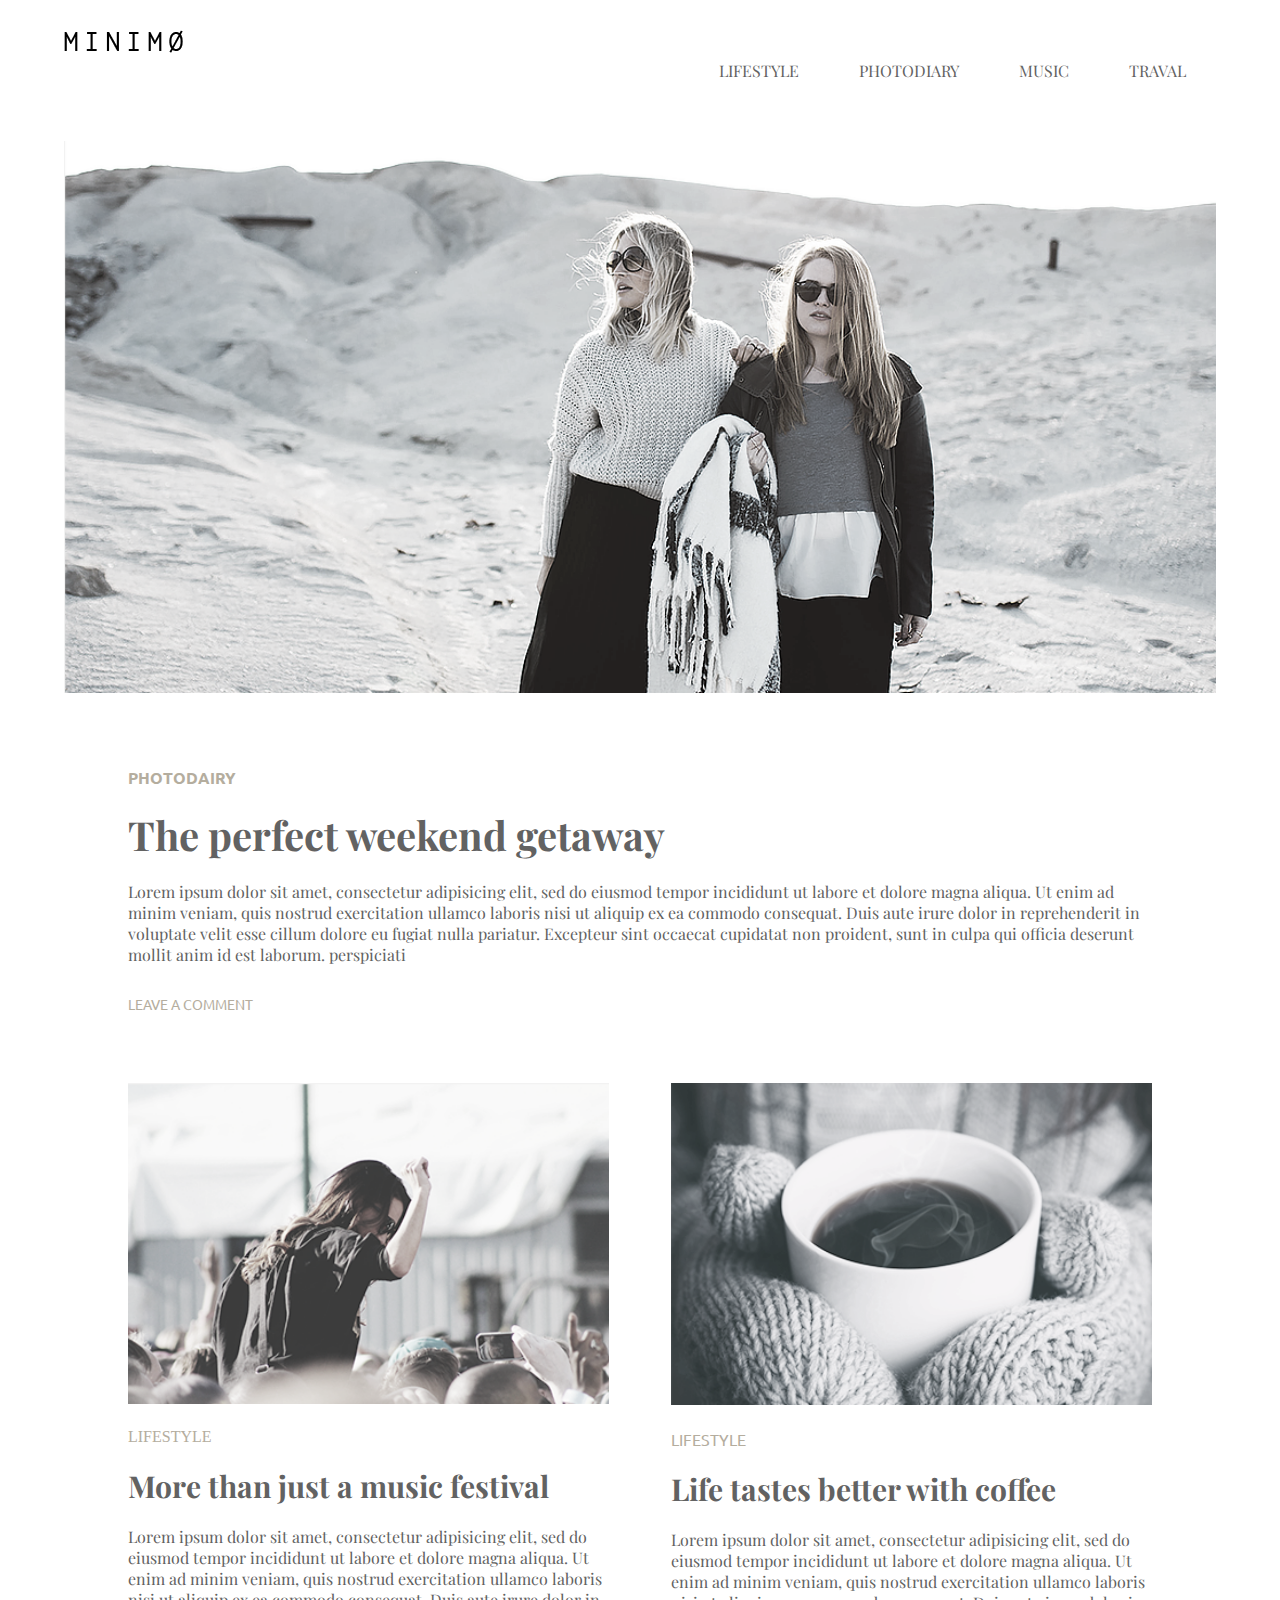
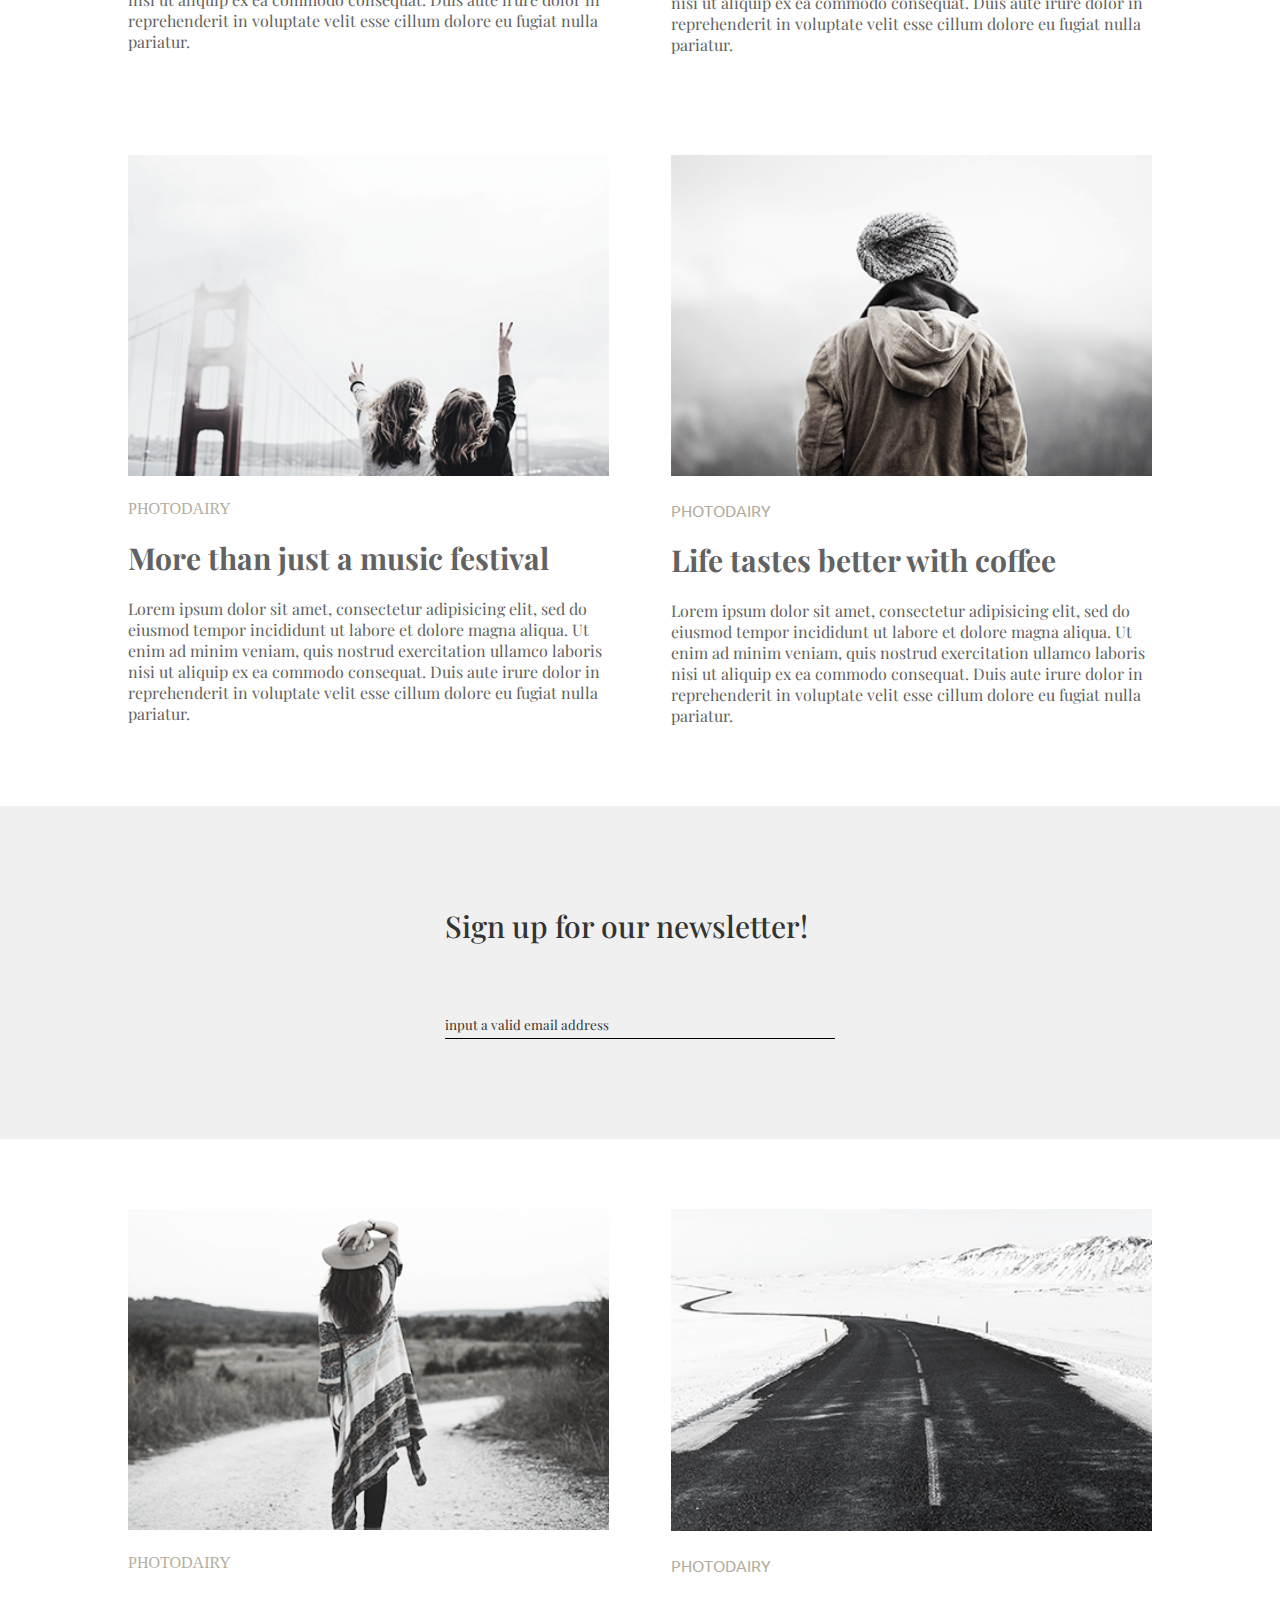
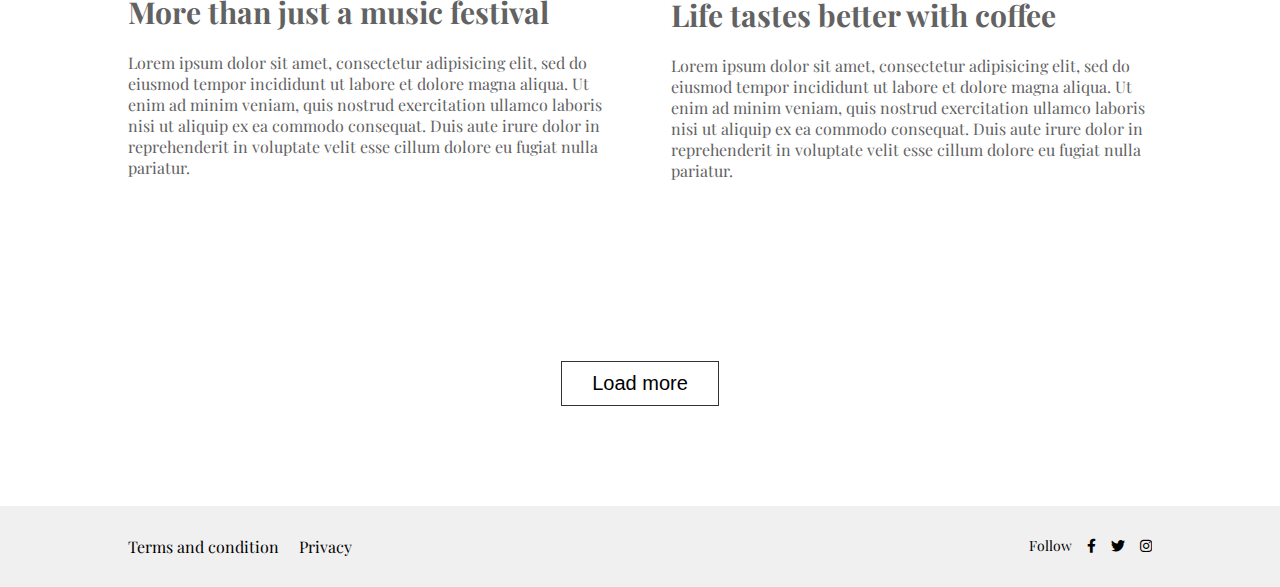
==== commit a23abc0b: "Add files via upload" ====
--- a/index.html
+++ b/index.html
@@ -8,7 +8,7 @@
     <link rel="preconnect" href="https://fonts.googleapis.com">
     <link rel="preconnect" href="https://fonts.gstatic.com" crossorigin>
      <link href="https://fonts.googleapis.com/css2?family=Playfair+Display:wght@400;500;600;700;800;900&display=swap" rel="stylesheet">
-     link rel="preconnect" href="https://fonts.googleapis.com">
+     <link rel="preconnect" href="https://fonts.googleapis.com">
      <link rel="preconnect" href="https://fonts.gstatic.com" crossorigin>
      <link href="https://fonts.googleapis.com/css2?family=Ubuntu:wght@300;400;500;700&display=swap" rel="stylesheet">
      <link rel="stylesheet" href="css/all.min.css">
